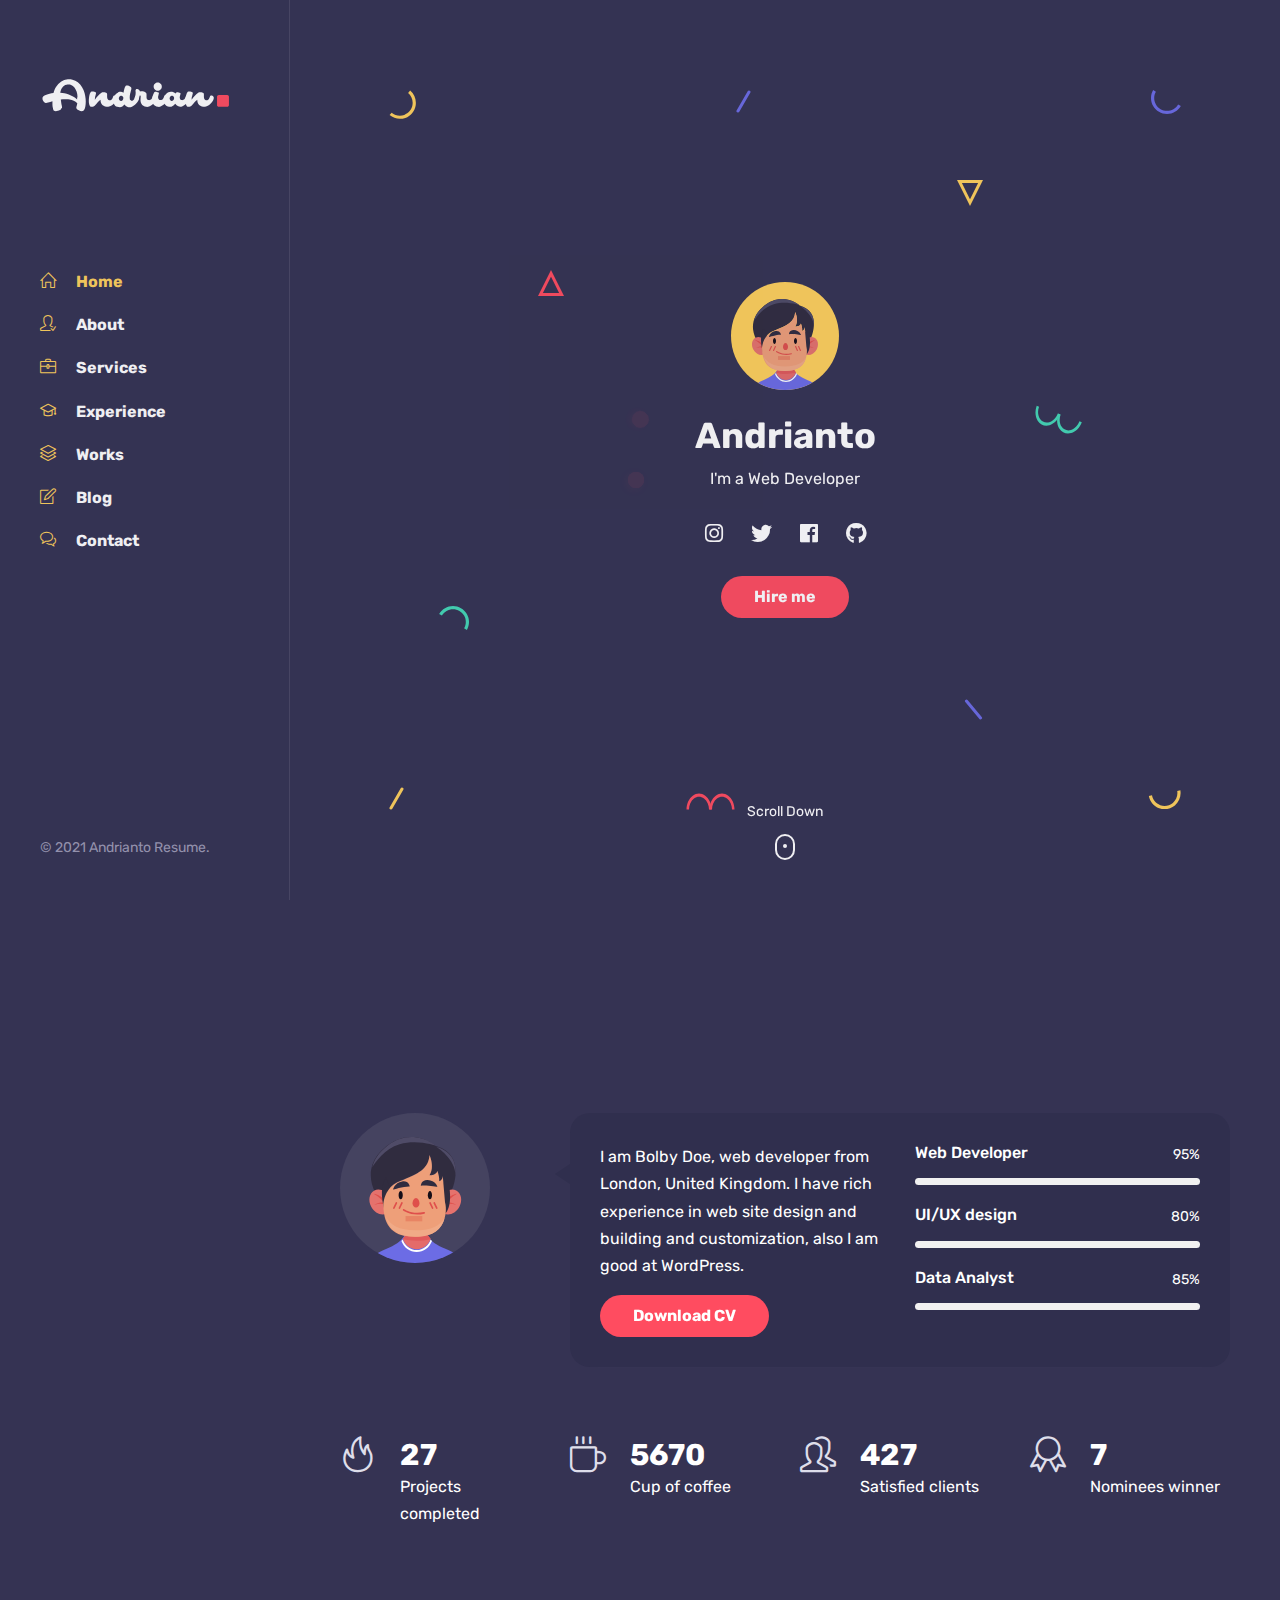
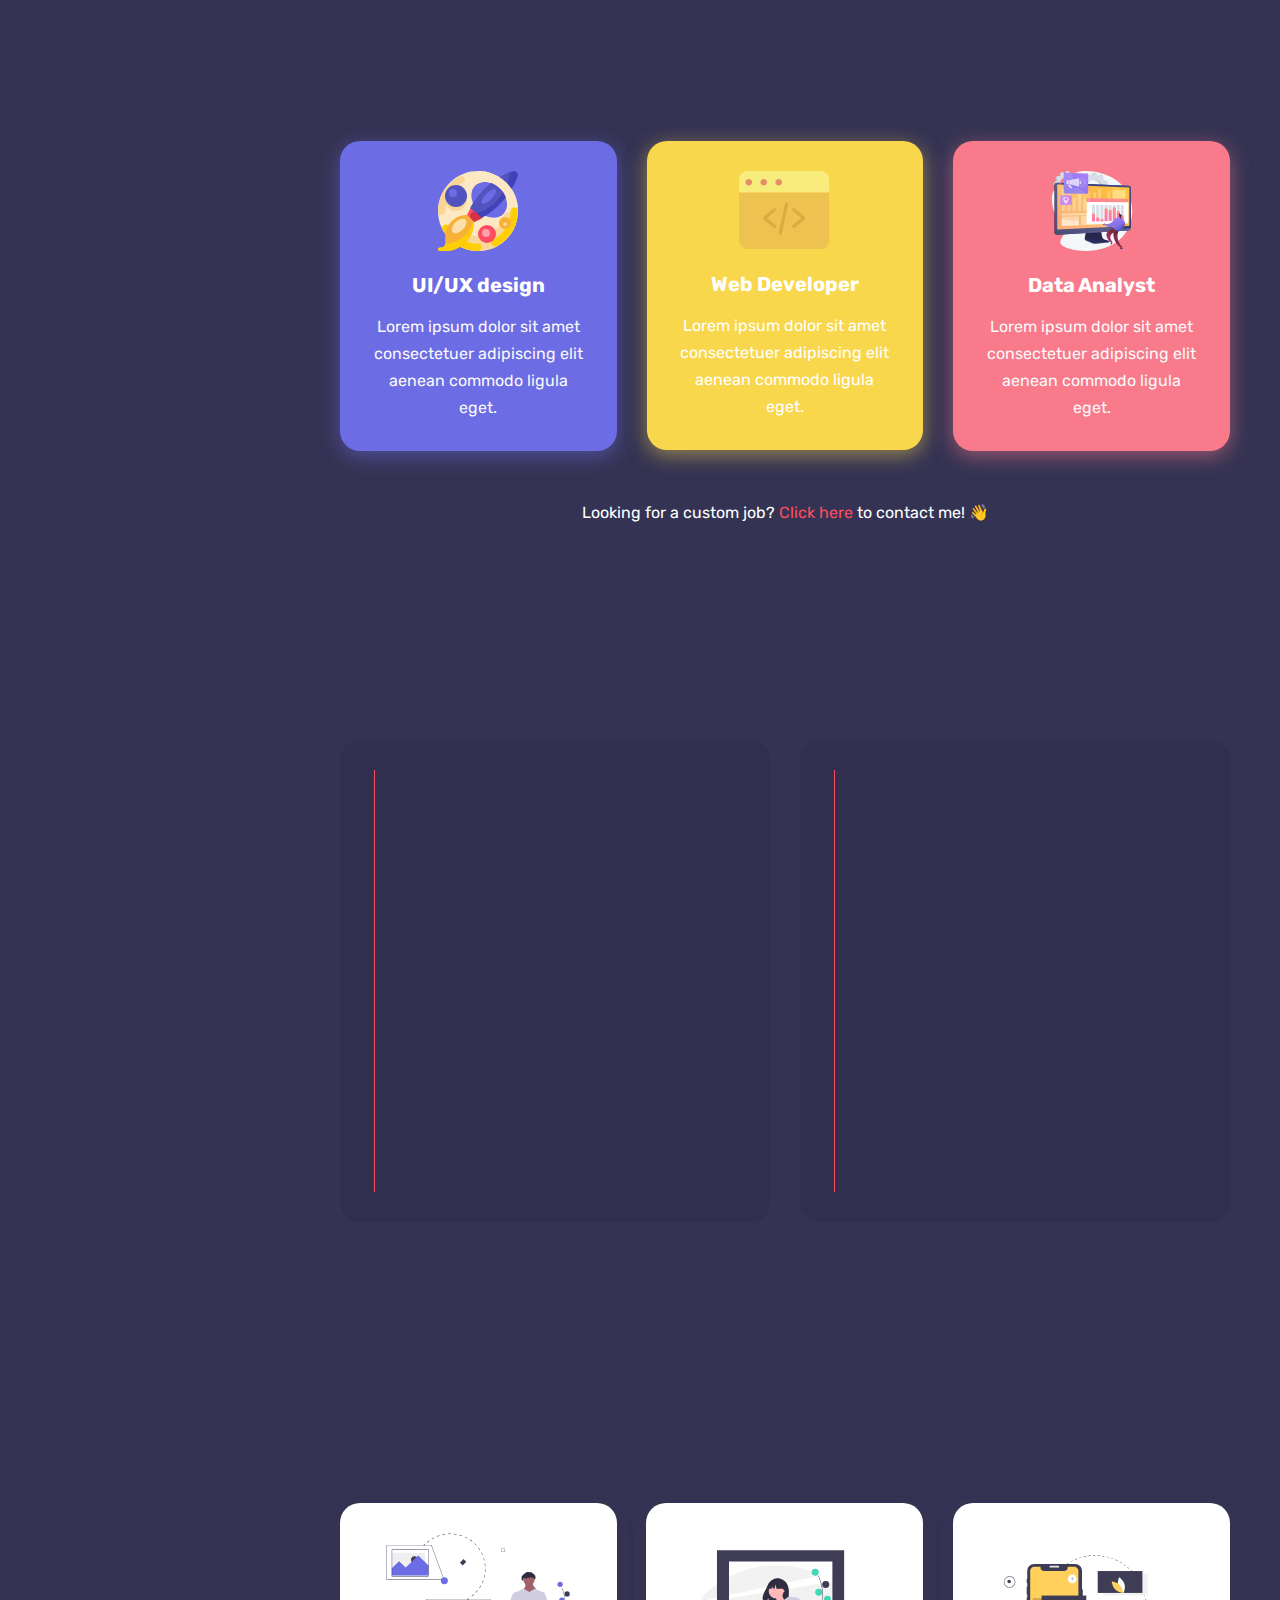
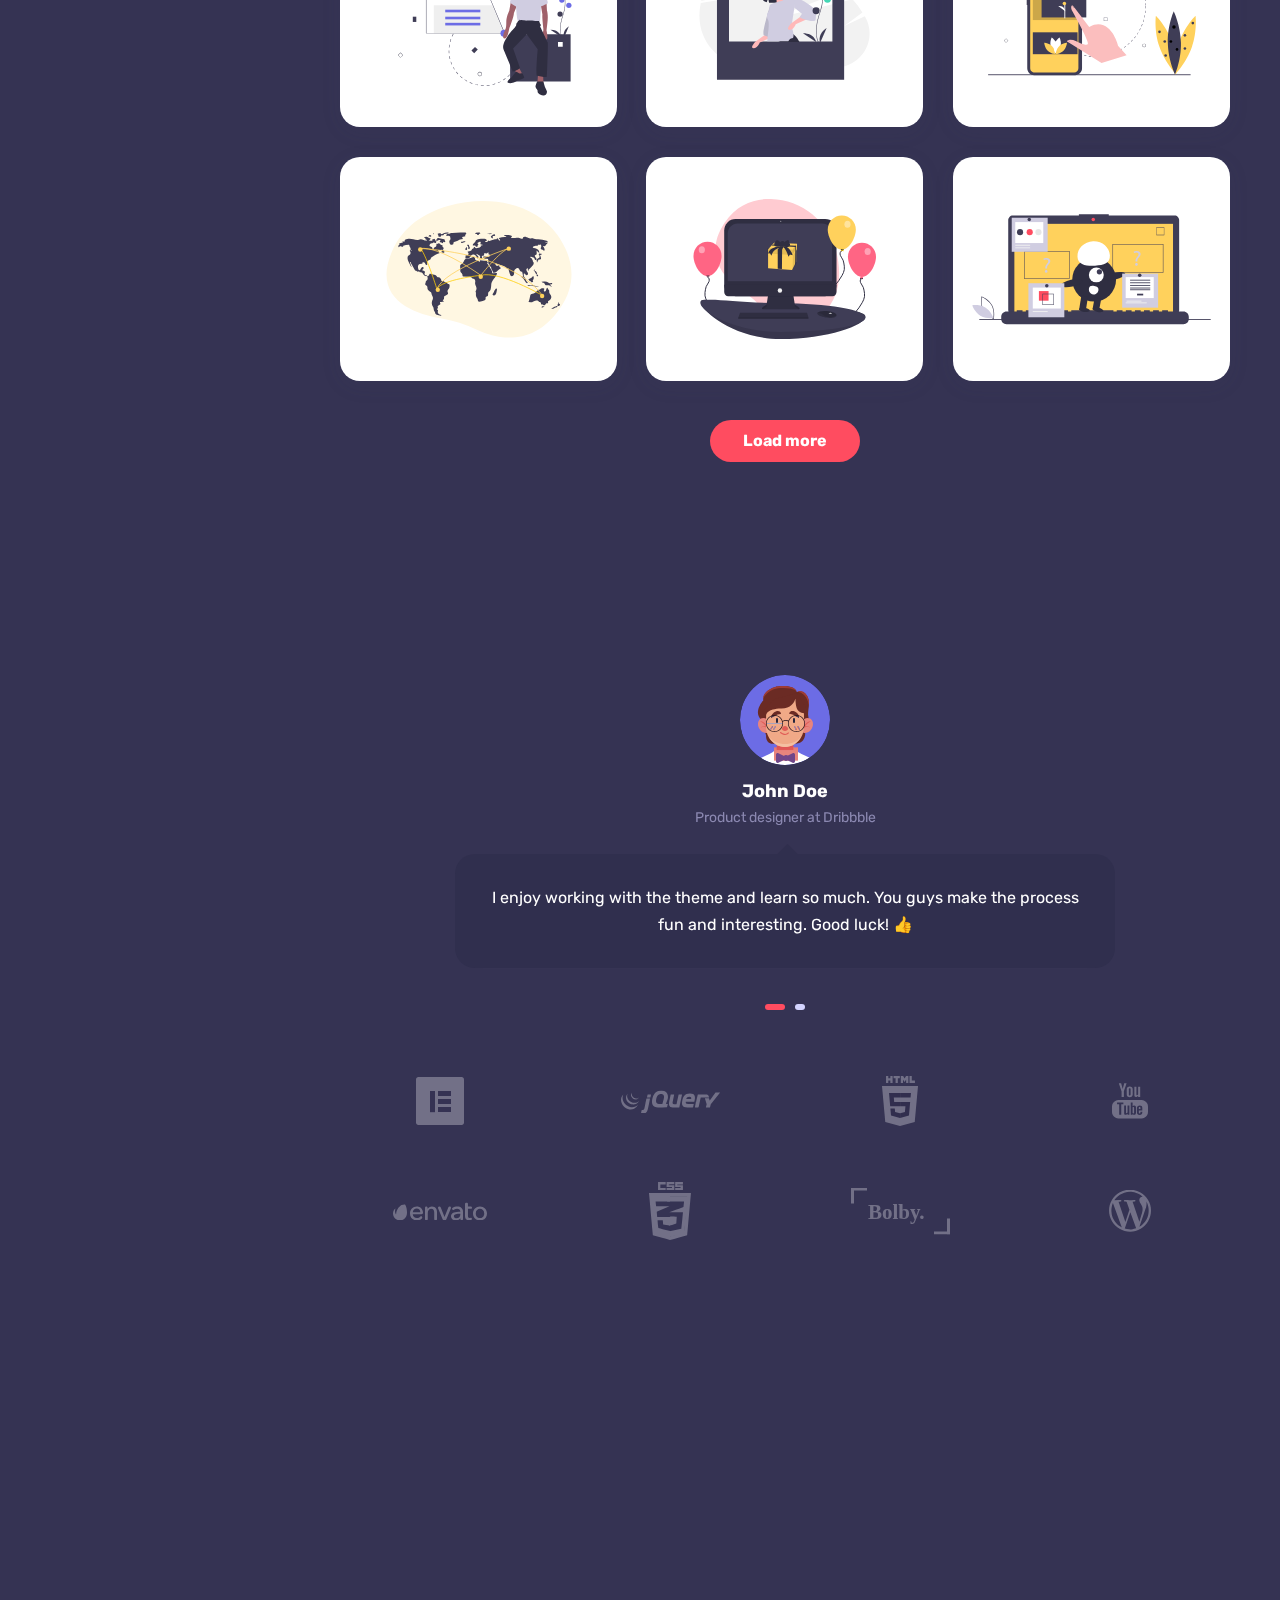
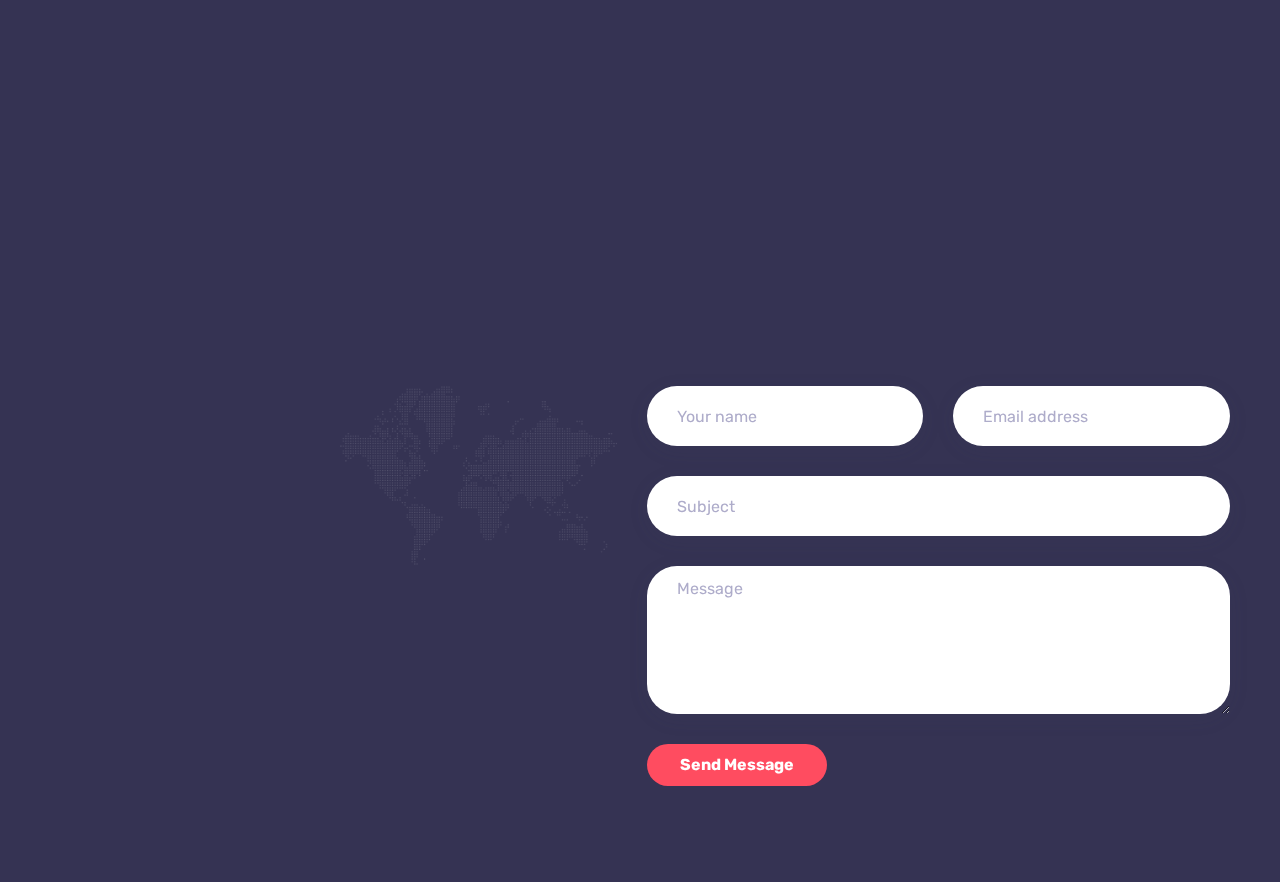
==== index.html @ de5cdc28 "Rename index-dark.html to index.html" ====
<!DOCTYPE html>
<html lang="en-US">

<!-- Mirrored from jthemes.net/themes/html/bolby/demo/index-dark.html by HTTrack Website Copier/3.x [XR&CO'2014], Sat, 13 Mar 2021 12:56:18 GMT -->
<head>
	<meta http-equiv="Content-Type" content="text/html; charset=UTF-8">
	<title>Bolby - Portfolio/CV/Resume HTML Template</title>
	<meta name="description" content="Bolby - Portfolio/CV/Resume HTML Template">
	<meta name="viewport" content="width=device-width, initial-scale=1, maximum-scale=1">
	<link rel="shortcut icon" type="image/x-icon" href="images/favicon.png">

	<!-- STYLESHEETS -->
	<link rel="stylesheet" href="css/bootstrap.min.css" type="text/css" media="all">
	<link rel="stylesheet" href="css/all.min.css" type="text/css" media="all">
	<link rel="stylesheet" href="css/simple-line-icons.css" type="text/css" media="all">
	<link rel="stylesheet" href="css/slick.css" type="text/css" media="all">
	<link rel="stylesheet" href="css/animate.css" type="text/css" media="all">
	<link rel="stylesheet" href="css/magnific-popup.css" type="text/css" media="all">
	<link rel="stylesheet" href="css/style.css" type="text/css" media="all">

	<!--[if lt IE 9]>
      <script src="https://oss.maxcdn.com/html5shiv/3.7.2/html5shiv.min.js"></script>
      <script src="https://oss.maxcdn.com/respond/1.4.2/respond.min.js"></script>
    <![endif]-->

</head>

<body class="dark">

<!-- Preloader -->
<div id="preloader">
	<div class="outer">
		<!-- Google Chrome -->
		<div class="infinityChrome">
			<div></div>
			<div></div>
			<div></div>
		</div>

		<!-- Safari and others -->
		<div class="infinity">
			<div>
				<span></span>
			</div>
			<div>
				<span></span>
			</div>
			<div>
				<span></span>
			</div>
		</div>
		<!-- Stuff -->
		<svg xmlns="http://www.w3.org/2000/svg" version="1.1" class="goo-outer">
			<defs>
				<filter id="goo">
					<feGaussianBlur in="SourceGraphic" stdDeviation="6" result="blur" />
					<feColorMatrix in="blur" values="1 0 0 0 0  0 1 0 0 0  0 0 1 0 0  0 0 0 18 -7" result="goo" />
					<feBlend in="SourceGraphic" in2="goo" />
				</filter>
			</defs>
		</svg>
	</div>
</div>

<!-- mobile header -->
<header class="mobile-header-1">
	<div class="container">
		<!-- menu icon -->
		<div class="menu-icon d-inline-flex mr-4">
			<button>
				<span></span>
			</button>
		</div>
		<!-- logo image -->
		<div class="site-logo">
			<a href="index-dark.html">
				<img src="images/logo.svg" alt="Andrianto" />
			</a>
		</div>
	</div>
</header>

<!-- desktop header -->
<header class="desktop-header-1 d-flex align-items-start flex-column">
	
	<!-- logo image -->
	<div class="site-logo">
		<a href="index-dark.html">
			<img src="images/logo.svg" alt="Andrianto" />
		</a>
	</div>
	
	<!-- main menu -->
	<nav>
		<ul class="vertical-menu scrollspy">
			<li class="active"><a href="#home"><i class="icon-home"></i>Home</a></li>
			<li><a href="#about"><i class="icon-user-following"></i>About</a></li>
			<li><a href="#services"><i class="icon-briefcase"></i>Services</a></li>
			<li><a href="#experience"><i class="icon-graduation"></i>Experience</a></li>
			<li><a href="#works"><i class="icon-layers"></i>Works</a></li>
			<li><a href="#blog"><i class="icon-note"></i>Blog</a></li>
			<li><a href="#contact"><i class="icon-bubbles"></i>Contact</a></li>
		</ul>
	</nav>
	
	<!-- site footer -->
	<div class="footer">
		<!-- copyright text -->
		<span class="copyright">© 2021 Andrianto Resume.</span>
	</div>

</header>

<!-- main layout -->
<main class="content">
	
	<!-- section home -->
	<section id="home" class="home d-flex align-items-center">
		<div class="container">

			<!-- intro -->
			<div class="intro">
				<!-- avatar image -->
				<img src="images/avatar-1.svg" alt="Bolby" class="mb-4" />

				<!-- info -->
				<h1 class="mb-2 mt-0">Andrianto</h1>
				<span>I'm a <span class="text-rotating">Web Developer, Data Analyst, UI/UX Designer</span></span>

				<!-- social icons -->
				<ul class="social-icons light list-inline mb-0 mt-4">
					<li class="list-inline-item"><a href="#"><i class="fab fa-instagram"></i></a></li>
					<li class="list-inline-item"><a href="#"><i class="fab fa-twitter"></i></a></li>
					<li class="list-inline-item"><a href="#"><i class="fab fa-facebook"></i></a></li>
					<li class="list-inline-item"><a href="#"><i class="fab fa-github"></i></a></li>
				</ul>

				<!-- buttons -->
				<div class="mt-4">
					<a href="#contact" class="btn btn-default">Hire me</a>
				</div>
			</div>
			
			<!-- scroll down mouse wheel -->
			<div class="scroll-down">
				<a href="#about" class="mouse-wrapper">
					<span>Scroll Down</span>
					<span class="mouse">
						<span class="wheel"></span>
					</span>
				</a>
			</div>

			<!-- parallax layers -->
			<div class="parallax" data-relative-input="true">

				<svg width="27" height="29" data-depth="0.3" class="layer p1" xmlns="http://www.w3.org/2000/svg"><path d="M21.15625.60099c4.37954 3.67487 6.46544 9.40612 5.47254 15.03526-.9929 5.62915-4.91339 10.30141-10.2846 12.25672-5.37122 1.9553-11.3776.89631-15.75715-2.77856l2.05692-2.45134c3.50315 2.93948 8.3087 3.78663 12.60572 2.22284 4.297-1.5638 7.43381-5.30209 8.22768-9.80537.79387-4.50328-.8749-9.08872-4.37803-12.02821L21.15625.60099z" fill="#FFD15C" fill-rule="evenodd"/></svg>

				<svg width="26" height="26" data-depth="0.2" class="layer p2" xmlns="http://www.w3.org/2000/svg"><path d="M13 3.3541L2.42705 24.5h21.1459L13 3.3541z" stroke="#FF4C60" stroke-width="3" fill="none" fill-rule="evenodd"/></svg>

				<svg width="30" height="25" data-depth="0.3" class="layer p3" xmlns="http://www.w3.org/2000/svg"><path d="M.1436 8.9282C3.00213 3.97706 8.2841.92763 14.00013.92796c5.71605.00032 10.9981 3.04992 13.85641 8 2.8583 4.95007 2.8584 11.0491-.00014 16.00024l-2.77128-1.6c2.28651-3.96036 2.28631-8.84002.00011-12.8002-2.2862-3.96017-6.5124-6.40017-11.08513-6.4-4.57271.00018-8.79872 2.43984-11.08524 6.4002l-2.77128-1.6z" fill="#44D7B6" fill-rule="evenodd"/></svg>

				<svg width="15" height="23" data-depth="0.6" class="layer p4" xmlns="http://www.w3.org/2000/svg"><rect transform="rotate(30 9.86603 10.13397)" x="7" width="3" height="25" rx="1.5" fill="#FFD15C" fill-rule="evenodd"/></svg>

				<svg width="15" height="23" data-depth="0.2" class="layer p5" xmlns="http://www.w3.org/2000/svg"><rect transform="rotate(30 9.86603 10.13397)" x="7" width="3" height="25" rx="1.5" fill="#6C6CE5" fill-rule="evenodd"/></svg>

				<svg width="49" height="17" data-depth="0.5" class="layer p6" xmlns="http://www.w3.org/2000/svg"><g fill="#FF4C60" fill-rule="evenodd"><path d="M.5 16.5c0-5.71709 2.3825-10.99895 6.25-13.8567 3.8675-2.85774 8.6325-2.85774 12.5 0C23.1175 5.50106 25.5 10.78292 25.5 16.5H23c0-4.57303-1.90625-8.79884-5-11.08535-3.09375-2.28652-6.90625-2.28652-10 0C4.90625 7.70116 3 11.92697 3 16.5H.5z"/><path d="M23.5 16.5c0-5.71709 2.3825-10.99895 6.25-13.8567 3.8675-2.85774 8.6325-2.85774 12.5 0C46.1175 5.50106 48.5 10.78292 48.5 16.5H46c0-4.57303-1.90625-8.79884-5-11.08535-3.09375-2.28652-6.90625-2.28652-10 0-3.09375 2.28651-5 6.51232-5 11.08535h-2.5z"/></g></svg>

				<svg width="26" height="26" data-depth="0.4" class="layer p7" xmlns="http://www.w3.org/2000/svg"><path d="M13 22.6459L2.42705 1.5h21.1459L13 22.6459z" stroke="#FFD15C" stroke-width="3" fill="none" fill-rule="evenodd"/></svg>

				<svg width="19" height="21" data-depth="0.3" class="layer p8" xmlns="http://www.w3.org/2000/svg"><rect transform="rotate(-40 6.25252 10.12626)" x="7" width="3" height="25" rx="1.5" fill="#6C6CE5" fill-rule="evenodd"/></svg>

				<svg width="30" height="25" data-depth="0.3" data-depth-y="-1.30" class="layer p9" xmlns="http://www.w3.org/2000/svg"><path d="M29.8564 16.0718c-2.85854 4.95114-8.1405 8.00057-13.85654 8.00024-5.71605-.00032-10.9981-3.04992-13.85641-8-2.8583-4.95007-2.8584-11.0491.00014-16.00024l2.77128 1.6c-2.28651 3.96036-2.28631 8.84002-.00011 12.8002 2.2862 3.96017 6.5124 6.40017 11.08513 6.4 4.57271-.00018 8.79872-2.43984 11.08524-6.4002l2.77128 1.6z" fill="#6C6CE5" fill-rule="evenodd"/></svg>

				<svg width="47" height="29" data-depth="0.2" class="layer p10" xmlns="http://www.w3.org/2000/svg"><g fill="#44D7B6" fill-rule="evenodd"><path d="M46.78878 17.19094c-1.95535 5.3723-6.00068 9.52077-10.61234 10.8834-4.61167 1.36265-9.0893-.26708-11.74616-4.27524-2.65686-4.00817-3.08917-9.78636-1.13381-15.15866l2.34923.85505c-1.56407 4.29724-1.2181 8.92018.90705 12.12693 2.12514 3.20674 5.70772 4.5107 9.39692 3.4202 3.68921-1.0905 6.92581-4.40949 8.48988-8.70673l2.34923.85505z"/><path d="M25.17585 9.32448c-1.95535 5.3723-6.00068 9.52077-10.61234 10.8834-4.61167 1.36264-9.0893-.26708-11.74616-4.27525C.16049 11.92447-.27182 6.14628 1.68354.77398l2.34923.85505c-1.56407 4.29724-1.2181 8.92018.90705 12.12692 2.12514 3.20675 5.70772 4.5107 9.39692 3.4202 3.68921-1.0905 6.92581-4.40948 8.48988-8.70672l2.34923.85505z"/></g></svg>

				<svg width="33" height="20" data-depth="0.5" class="layer p11" xmlns="http://www.w3.org/2000/svg"><path d="M32.36774.34317c.99276 5.63023-1.09332 11.3614-5.47227 15.03536-4.37895 3.67396-10.3855 4.73307-15.75693 2.77837C5.76711 16.2022 1.84665 11.53014.8539 5.8999l3.15139-.55567c.7941 4.50356 3.93083 8.24147 8.22772 9.8056 4.29688 1.56413 9.10275.71673 12.60554-2.2227C28.34133 9.98771 30.01045 5.4024 29.21635.89884l3.15139-.55567z" fill="#FFD15C" fill-rule="evenodd"/></svg>

			</div>
		</div>
		
	</section>

	<!-- section about -->
	<section id="about">

		<div class="container">
			
			<!-- section title -->
			<h2 class="section-title wow fadeInUp">About Me</h2>

			<div class="spacer" data-height="60"></div>
			
			<div class="row">

				<div class="col-md-3">
					<div class="text-center text-md-left">
						<!-- avatar image -->
						<img src="images/avatar-2.svg" alt="Bolby" />
					</div>
					<div class="spacer d-md-none d-lg-none" data-height="30"></div>
				</div>

				<div class="col-md-9 triangle-left-md triangle-top-sm">
					<div class="rounded bg-dark shadow-light padding-30">
						<div class="row">
							<div class="col-md-6">
								<!-- about text -->
								<p>I am Bolby Doe, web developer from London, United Kingdom. I have rich experience in web site design and building and customization, also I am good at WordPress.</p>
								<div class="mt-3">
									<a href="#" class="btn btn-default">Download CV</a>
								</div>
								<div class="spacer d-md-none d-lg-none" data-height="30"></div>
							</div>
							<div class="col-md-6">
								<!-- skill item -->
								<div class="skill-item">
									<div class="skill-info clearfix">
										<h4 class="float-left mb-3 mt-0">Web Developer</h4>
										<span class="float-right">95%</span>
									</div>
									<div class="progress">
										<div class="progress-bar data-background" role="progressbar" aria-valuemin="0" aria-valuemax="100" aria-valuenow="95" data-color="#FFD15C">
										</div>
									</div>
									<div class="spacer" data-height="20"></div>
								</div>

								<!-- skill item -->
								<div class="skill-item">
									<div class="skill-info clearfix">
										<h4 class="float-left mb-3 mt-0">UI/UX design</h4>
										<span class="float-right">80%</span>
									</div>
									<div class="progress">
										<div class="progress-bar data-background" role="progressbar" aria-valuemin="0" aria-valuemax="100" aria-valuenow="80" data-color="#FF4C60">
										</div>
									</div>
									<div class="spacer" data-height="20"></div>
								</div>

								<!-- skill item -->
								<div class="skill-item">
									<div class="skill-info clearfix">
										<h4 class="float-left mb-3 mt-0">Data Analyst</h4>
										<span class="float-right">85%</span>
									</div>
									<div class="progress">
										<div class="progress-bar data-background" role="progressbar" aria-valuemin="0" aria-valuemax="100" aria-valuenow="85" data-color="#6C6CE5">
										</div>
									</div>
								</div>
							</div>
						</div>
					</div>
				</div>

			</div>
			<!-- row end -->

			<div class="spacer" data-height="70"></div>
			
			<div class="row">
				
				<div class="col-md-3 col-sm-6">
					<!-- fact item -->
					<div class="fact-item">
						<span class="icon icon-fire"></span>
						<div class="details">
							<h3 class="mb-0 mt-0 number"><em class="count">27</em></h3>
							<p class="mb-0">Projects completed</p>
						</div>
					</div>
					<div class="spacer d-md-none d-lg-none" data-height="30"></div>
				</div>

				<div class="col-md-3 col-sm-6">
					<!-- fact item -->
					<div class="fact-item">
						<span class="icon icon-cup"></span>
						<div class="details">
							<h3 class="mb-0 mt-0 number"><em class="count">5670</em></h3>
							<p class="mb-0">Cup of coffee</p>
						</div>
					</div>
					<div class="spacer d-md-none d-lg-none" data-height="30"></div>
				</div>

				<div class="col-md-3 col-sm-6">
					<!-- fact item -->
					<div class="fact-item">
						<span class="icon icon-people"></span>
						<div class="details">
							<h3 class="mb-0 mt-0 number"><em class="count">427</em></h3>
							<p class="mb-0">Satisfied clients</p>
						</div>
					</div>
					<div class="spacer d-md-none d-lg-none" data-height="30"></div>
				</div>

				<div class="col-md-3 col-sm-6">
					<!-- fact item -->
					<div class="fact-item">
						<span class="icon icon-badge"></span>
						<div class="details">
							<h3 class="mb-0 mt-0 number"><em class="count">7</em></h3>
							<p class="mb-0">Nominees winner</p>
						</div>
					</div>
				</div>

			</div>

		</div>
		
	</section>
	
	<!-- section services -->
	<section id="services">

		<div class="container">
			
			<!-- section title -->
			<h2 class="section-title wow fadeInUp">Services</h2>

			<div class="spacer" data-height="60"></div>
			
			<div class="row">

				<div class="col-md-4">
					<!-- service box -->
					<div class="service-box rounded data-background padding-30 text-center text-light shadow-blue" data-color="#6C6CE5">
						<img src="images/service-1.svg" alt="UI/UX design" />
						<h3 class="mb-3 mt-0">UI/UX design</h3>
						<p class="mb-0">Lorem ipsum dolor sit amet consectetuer adipiscing elit aenean commodo ligula eget.</p>
					</div>
					<div class="spacer d-md-none d-lg-none" data-height="30"></div>
				</div>

				<div class="col-md-4">
					<!-- service box -->
					<div class="service-box rounded data-background padding-30 text-center shadow-yellow" data-color="#F9D74C">
						<img src="images/service-2.svg" alt="UI/UX design" />
						<h3 class="mb-3 mt-0">Web Developer</h3>
						<p class="mb-0">Lorem ipsum dolor sit amet consectetuer adipiscing elit aenean commodo ligula eget.</p>
					</div>
					<div class="spacer d-md-none d-lg-none" data-height="30"></div>
				</div>

				<div class="col-md-4">
					<!-- service box -->
					<div class="service-box rounded data-background padding-30 text-center text-light shadow-pink" data-color="#F97B8B">
						<img src="images/service-3.svg" alt="UI/UX design" />
						<h3 class="mb-3 mt-0">Data Analyst</h3>
						<p class="mb-0">Lorem ipsum dolor sit amet consectetuer adipiscing elit aenean commodo ligula eget.</p>
					</div>
				</div>

			</div>

			<div class="mt-5 text-center">
				<p class="mb-0">Looking for a custom job? <a href="#contact">Click here</a> to contact me! 👋</p>
			</div>

		</div>
		
	</section>
	
	<!-- section experience -->
	<section id="experience">

		<div class="container">
			
			<!-- section title -->
			<h2 class="section-title wow fadeInUp">Experience</h2>

			<div class="spacer" data-height="60"></div>
			
			<div class="row">

				<div class="col-md-6">
					
					<!-- timeline wrapper -->
					<div class="timeline edu bg-dark rounded shadow-light padding-30 overflow-hidden">

						<!-- timeline item -->
						<div class="timeline-container wow fadeInUp">
							<div class="content">
								<span class="time">2019 - Present</span>
								<h3 class="title">Informatics Engineering</h3>
								<p>Amikom University Purwokerto</p>
							</div>
						</div>

						<!-- timeline item -->
						<div class="timeline-container wow fadeInUp" data-wow-delay="0.2s">
							<div class="content">
								<span class="time">2015 - 2018</span>
								<h3 class="title">Software Engineering</h3>
								<p>State Vocational High School 1 Purbalingga</p>
							</div>
						</div>

						<!-- timeline item -->
						<div class="timeline-container wow fadeInUp" data-wow-delay="0.4s">
							<div class="content">
								<span class="time">2012 - 2015</span>
								<h3 class="title">Student</h3>
								<p>Junior High School 1 Kemangkon</p>
							</div>
						</div>

						<!-- main line -->
						<span class="line"></span>

					</div>

				</div>

				<div class="col-md-6">
					
					<!-- responsive spacer -->
					<div class="spacer d-md-none d-lg-none" data-height="30"></div>

					<!-- timeline wrapper -->
					<div class="timeline exp bg-dark rounded shadow-light padding-30 overflow-hidden">

						<!-- timeline item -->
						<div class="timeline-container wow fadeInUp">
							<div class="content">
								<span class="time">2019 - Present</span>
								<h3 class="title">Full-Stack Developer</h3>
								<p>PT. Nocola IoT Solution</p>
							</div>
						</div>

						<!-- timeline item -->
						<div class="timeline-container wow fadeInUp" data-wow-delay="0.2s">
							<div class="content">
								<span class="time">2018 - 2019</span>
								<h3 class="title">Freelancer Web Developer</h3>
								<p>Upwork.com & Freelancer.com & Personal Client</p>
							</div>
						</div>

						<!-- timeline item -->
						<div class="timeline-container wow fadeInUp" data-wow-delay="0.4s">
							<div class="content">
								<span class="time">2017 - 2017</span>
								<h3 class="title">Internship</h3>
								<p>CV. Axlindo Purwokerto</p>
							</div>
						</div>

						<!-- main line -->
						<span class="line"></span>

					</div>

				</div>

			</div>

		</div>
		
	</section>
	
	<!-- section works -->
	<section id="works">

		<div class="container">
			
			<!-- section title -->
			<h2 class="section-title wow fadeInUp">Recent works</h2>

			<div class="spacer" data-height="60"></div>

			<!-- portfolio filter (desktop) -->
			<ul class="portfolio-filter list-inline wow fadeInUp">
				<li class="current list-inline-item" data-filter="*">Everything</li>
				<li class="list-inline-item" data-filter=".creative">Creative</li>
				<li class="list-inline-item" data-filter=".art">Art</li>
				<li class="list-inline-item" data-filter=".design">Design</li>
				<li class="list-inline-item" data-filter=".branding">Branding</li>
			</ul>
			
			<!-- portfolio filter (mobile) -->
			<div class="pf-filter-wrapper">
				<select class="portfolio-filter-mobile">
					<option value="*">Everything</option>
					<option value=".creative">Creative</option>
					<option value=".art">Art</option>
					<option value=".design">Design</option>
					<option value=".branding">Branding</option>
				</select>
			</div>
			
			<!-- portolio wrapper -->
			<div class="row portfolio-wrapper">
				
				<!-- portfolio item -->
				<div class="col-md-4 col-sm-6 grid-item art">
					<a href="images/works/1.svg" class="work-image">
						<div class="portfolio-item rounded shadow-dark">
							<div class="details">
								<span class="term">Art</span>
								<h4 class="title">Project Managment Illustration</h4>
								<span class="more-button"><i class="icon-magnifier-add"></i></span>
							</div>
							<div class="thumb">
								<img src="images/works/1.svg" alt="Portfolio-title" />
								<div class="mask"></div>
							</div>
						</div>
					</a>
				</div>

				<!-- portfolio item -->
				<div class="col-md-4 col-sm-6 grid-item creative design">
					<a href="#small-dialog" class="work-content">
						<div class="portfolio-item rounded shadow-dark">
							<div class="details">
								<span class="term">Creative</span>
								<h4 class="title">Guest App Walkthrough Screens</h4>
								<span class="more-button"><i class="icon-options"></i></span>
							</div>
							<div class="thumb">
								<img src="images/works/2.svg" alt="Portfolio-title" />
								<div class="mask"></div>
							</div>
						</div>
					</a>
					<div id="small-dialog" class="white-popup zoom-anim-dialog mfp-hide">
						<img src="images/single-work.svg" alt="Title" />
						<h2>Guest App Walkthrough Screens</h2>
						<p>Lorem ipsum dolor sit amet, consectetur adipiscing elit. Etiam hendrerit nibh in massa semper rutrum. In rhoncus eleifend mi id tempus.</p>
						<p>Donec consectetur, libero at pretium euismod, nisl felis lobortis urna, id tristique nisl lectus eget ligula.</p>
						<a href="#" class="btn btn-default">View on Dribbble</a>
					</div>
				</div>

				<!-- portfolio item -->
				<div class="col-md-4 col-sm-6 grid-item branding">
					<a href="https://www.youtube.com/watch?v=qf9z4ulfmYw" class="work-video">
						<div class="portfolio-item rounded shadow-dark">
							<div class="details">
								<span class="term">Branding</span>
								<h4 class="title">Delivery App Wireframe</h4>
								<span class="more-button"><i class="icon-camrecorder"></i></span>
							</div>
							<div class="thumb">
								<img src="images/works/3.svg" alt="Portfolio-title" />
								<div class="mask"></div>
							</div>
						</div>
					</a>
				</div>

				<!-- portfolio item -->
				<div class="col-md-4 col-sm-6 grid-item creative">
					<a href="https://w.soundcloud.com/player/?url=https%3A//api.soundcloud.com/tracks/240233494&amp;color=%23ff5500&amp;auto_play=false&amp;hide_related=false&amp;show_comments=true&amp;show_user=true&amp;show_reposts=false&amp;show_teaser=true&amp;visual=true" class="work-video">
						<div class="portfolio-item rounded shadow-dark">
							<div class="details">
								<span class="term">Creative</span>
								<h4 class="title">Onboarding Motivation</h4>
								<span class="more-button"><i class="icon-music-tone-alt"></i></span>
							</div>
							<div class="thumb">
								<img src="images/works/4.svg" alt="Portfolio-title" />
								<div class="mask"></div>
							</div>
						</div>
					</a>
				</div>

				<!-- portfolio item -->
				<div class="col-md-4 col-sm-6 grid-item art branding">
					<a href="#gallery-1" class="gallery-link">
						<div class="portfolio-item rounded shadow-dark">
							<div class="details">
								<span class="term">Art, Branding</span>
								<h4 class="title">iMac Mockup Design</h4>
								<span class="more-button"><i class="icon-picture"></i></span>
							</div>
							<div class="thumb">
								<img src="images/works/5.svg" alt="Portfolio-title" />
								<div class="mask"></div>
							</div>
						</div>
					</a>
					<div id="gallery-1" class="gallery mfp-hide">
						<a href="images/works/5.svg"></a>
						<a href="images/works/4.svg"></a>
					</div>
				</div>

				<!-- portfolio item -->
				<div class="col-md-4 col-sm-6 grid-item creative design">
					<a href="https://themeforest.net/user/pxlsolutions/portfolio" target="_blank">
						<div class="portfolio-item rounded shadow-dark">
							<div class="details">
								<span class="term">Creative, Design</span>
								<h4 class="title">Game Store App Concept</h4>
								<span class="more-button"><i class="icon-link"></i></span>
							</div>
							<div class="thumb">
								<img src="images/works/6.svg" alt="Portfolio-title" />
								<div class="mask"></div>
							</div>
						</div>
					</a>
				</div>

			</div>
			
			<!-- more button -->
			<div class="load-more text-center mt-4">
				<a href="javascript:" class="btn btn-default"><i class="fas fa-spinner"></i> Load more</a>
				<!-- numbered pagination (hidden for infinite scroll) -->
				<ul class="portfolio-pagination list-inline d-none">
					<li class="list-inline-item">1</li>
					<li class="list-inline-item"><a href="works-2.html">2</a></li>
				</ul>
			</div>

		</div>

	</section>
	
	<!-- section prices -->
	<section id="prices" style="display: none;">

		<div class="container">
			
			<!-- section title -->
			<h2 class="section-title wow fadeIn">Pricing Plans</h2>

			<div class="spacer" data-height="60"></div>
			
			<div class="row">
				
				<div class="col-md-4 pr-md-0 mt-md-4 mt-0">
					<!-- price item -->
					<div class="price-item bg-dark rounded shadow-light text-center">
						<img src="images/price-1.svg" alt="Regular" />
						<h2 class="plan">Basic</h2>
						<p>A Simple option but powerful to manage your business</p>
						<p>Email support</p>
						<h3 class="price"><em>$</em>9<span>Month</span></h3>
						<a href="#" class="btn btn-default">Get Started</a>
					</div>
				</div>

				<div class="col-md-4 px-md-0 my-4 my-md-0">
					<!-- price item recommended-->
					<div class="price-item bg-dark rounded shadow-light text-center best">
						<span class="badge">Recommended</span>
						<img src="images/price-2.svg" alt="Premium" />
						<h2 class="plan">Premium</h2>
						<p>Unlimited product including apps integrations and more features</p>
						<p>Mon-Fri support</p>
						<h3 class="price"><em>$</em>49<span>Month</span></h3>
						<a href="#" class="btn btn-default">Get Started</a>
					</div>
				</div>

				<div class="col-md-4 pl-md-0 mt-md-4 mt-0">
					<!-- price item -->
					<div class="price-item bg-dark rounded shadow-light text-center">
						<img src="images/price-3.svg" alt="Ultimate" />
						<h2 class="plan">Ultimate</h2>
						<p>A wise option for large companies and individuals</p>
						<p>24/7 support</p>
						<h3 class="price"><em>$</em>99<span>Month</span></h3>
						<a href="#" class="btn btn-default">Get Started</a>
					</div>
				</div>

			</div>

		</div>

	</section>
	
	<!-- section testimonials -->
	<section id="testimonials">

		<div class="container">
			
			<!-- section title -->
			<h2 class="section-title wow fadeInUp">Clients & Reviews</h2>

			<div class="spacer" data-height="60"></div>
			
			<!-- testimonials wrapper -->
			<div class="testimonials-wrapper">
				
				<!-- testimonial item -->
				<div class="testimonial-item text-center mx-auto">
					<div class="thumb mb-3 mx-auto">
						<img src="images/avatar-3.svg" alt="customer-name" />						
					</div>
					<h4 class="mt-3 mb-0">John Doe</h4>
					<span class="subtitle">Product designer at Dribbble</span>
					<div class="bg-dark padding-30 shadow-light rounded triangle-top position-relative mt-4">
						<p class="mb-0">I enjoy working with the theme and learn so much. You guys make the process fun and interesting. Good luck! 👍</p>
					</div>
				</div>
				
				<!-- testimonial item -->
				<div class="testimonial-item text-center mx-auto">
					<div class="thumb mb-3 mx-auto">
						<img src="images/avatar-1.svg" alt="customer-name" />						
					</div>
					<h4 class="mt-3 mb-0">John Doe</h4>
					<span class="subtitle">Product designer at Dribbble</span>
					<div class="bg-dark padding-30 shadow-light rounded triangle-top position-relative mt-4">
						<p class="mb-0">I enjoy working with the theme and learn so much. You guys make the process fun and interesting. Good luck! 🔥</p>
					</div>
				</div>

			</div>

			<div class="row">
				<div class="col-md-3 col-6">
					<!-- client item -->
					<div class="client-item">
						<div class="inner">
							<img src="images/client-1-light.svg" alt="client-name" />
						</div>
					</div>
				</div>
				<div class="col-md-3 col-6">
					<!-- client item -->
					<div class="client-item">
						<div class="inner">
							<img src="images/client-2-light.svg" alt="client-name" />
						</div>
					</div>
				</div>
				<div class="col-md-3 col-6">
					<!-- client item -->
					<div class="client-item">
						<div class="inner">
							<img src="images/client-3-light.svg" alt="client-name" />
						</div>
					</div>
				</div>
				<div class="col-md-3 col-6">
					<!-- client item -->
					<div class="client-item">
						<div class="inner">
							<img src="images/client-4-light.svg" alt="client-name" />
						</div>
					</div>
				</div>
				<div class="col-md-3 col-6">
					<!-- client item -->
					<div class="client-item">
						<div class="inner">
							<img src="images/client-5-light.svg" alt="client-name" />
						</div>
					</div>
				</div>
				<div class="col-md-3 col-6">
					<!-- client item -->
					<div class="client-item">
						<div class="inner">
							<img src="images/client-6-light.svg" alt="client-name" />
						</div>
					</div>
				</div>
				<div class="col-md-3 col-6">
					<!-- client item -->
					<div class="client-item">
						<div class="inner">
							<img src="images/client-7-light.svg" alt="client-name" />
						</div>
					</div>
				</div>
				<div class="col-md-3 col-6">
					<!-- client item -->
					<div class="client-item">
						<div class="inner">
							<img src="images/client-8-light.svg" alt="client-name" />
						</div>
					</div>
				</div>
			</div>

		</div>

	</section>
	
	<!-- section blog -->
	<section id="blog">

		<div class="container">
			
			<!-- section title -->
			<h2 class="section-title wow fadeInUp">Latest Posts</h2>

			<div class="spacer" data-height="60"></div>
			
			<div class="row blog-wrapper">
				
				<div class="col-md-4">
					<!-- blog item -->
					<div class="blog-item rounded bg-dark shadow-light wow fadeIn">
						<div class="thumb">
							<a href="#">
								<span class="category">Reviews</span>
							</a>
							<a href="#">
								<img src="images/blog/1.svg" alt="blog-title" />
							</a>
						</div>
						<div class="details">
							<h4 class="my-0 title"><a href="#">5 Best App Development Tool for Your Project</a></h4>
							<ul class="list-inline meta mb-0 mt-2">
								<li class="list-inline-item">09 February, 2020</li>
								<li class="list-inline-item">Bolby</li>
							</ul>
						</div>
					</div>
				</div>

				<div class="col-md-4">
					<!-- blog item -->
					<div class="blog-item rounded bg-dark shadow-light wow fadeIn">
						<div class="thumb">
							<a href="#">
								<span class="category">Tutorial</span>
							</a>
							<a href="#">
								<img src="images/blog/2.svg" alt="blog-title" />
							</a>
						</div>
						<div class="details">
							<h4 class="my-0 title"><a href="#">Common Misconceptions About Payment</a></h4>
							<ul class="list-inline meta mb-0 mt-2">
								<li class="list-inline-item">07 February, 2020</li>
								<li class="list-inline-item">Bolby</li>
							</ul>
						</div>
					</div>
				</div>

				<div class="col-md-4">
					<!-- blog item -->
					<div class="blog-item rounded bg-dark shadow-light wow fadeIn">
						<div class="thumb">
							<a href="#">
								<span class="category">Business</span>
							</a>
							<a href="#">
								<img src="images/blog/3.svg" alt="blog-title" />
							</a>
						</div>
						<div class="details">
							<h4 class="my-0 title"><a href="#">3 Things To Know About Startup Business</a></h4>
							<ul class="list-inline meta mb-0 mt-2">
								<li class="list-inline-item">06 February, 2020</li>
								<li class="list-inline-item">Bolby</li>
							</ul>
						</div>
					</div>
				</div>

			</div>

		</div>

	</section>
	
	<!-- section contact -->
	<section id="contact">

		<div class="container">
			
			<!-- section title -->
			<h2 class="section-title wow fadeInUp">Get In Touch</h2>

			<div class="spacer" data-height="60"></div>
			
			<div class="row">
				
				<div class="col-md-4">
					<!-- contact info -->
					<div class="contact-info">
						<h3 class="wow fadeInUp">Let's talk about everything!</h3>
						<p class="wow fadeInUp">Don't like forms? Send me an <a href="mailto:name@example.com">email</a>. 👋</p>
					</div>
				</div>

				<div class="col-md-8">
					<!-- Contact Form -->
					<form id="contact-form" class="contact-form mt-6" method="post" action="https://jthemes.net/themes/html/bolby/demo/form/contact.php">
						
						<div class="messages"></div>
						
						<div class="row">
							<div class="column col-md-6">
								<!-- Name input -->
								<div class="form-group">
									<input type="text" class="form-control" name="InputName" id="InputName" placeholder="Your name" required="required" data-error="Name is required.">
									<div class="help-block with-errors"></div>
								</div>
							</div>
							
							<div class="column col-md-6">
								<!-- Email input -->
								<div class="form-group">
									<input type="email" class="form-control" id="InputEmail" name="InputEmail" placeholder="Email address" required="required" data-error="Email is required.">
									<div class="help-block with-errors"></div>
								</div>
							</div>

							<div class="column col-md-12">
								<!-- Email input -->
								<div class="form-group">
									<input type="text" class="form-control" id="InputSubject" name="InputSubject" placeholder="Subject" required="required" data-error="Subject is required.">
									<div class="help-block with-errors"></div>
								</div>
							</div>
					
							<div class="column col-md-12">
								<!-- Message textarea -->
								<div class="form-group">
									<textarea name="InputMessage" id="InputMessage" class="form-control" rows="5" placeholder="Message" required="required" data-error="Message is required."></textarea>
									<div class="help-block with-errors"></div>
								</div>
							</div>
						</div>

						<button type="submit" name="submit" id="submit" value="Submit" class="btn btn-default">Send Message</button><!-- Send Button -->

					</form>
					<!-- Contact Form end -->
				</div>

			</div>

		</div>

	</section>

	<div class="spacer" data-height="96"></div>
	
</main>

<!-- Go to top button -->
<a href="javascript:" id="return-to-top"><i class="fas fa-arrow-up"></i></a>

<!-- SCRIPTS -->
<script src="js/jquery-1.12.3.min.js"></script>
<script src="js/jquery.easing.min.js"></script>
<script src="js/jquery.waypoints.min.js"></script>
<script src="js/jquery.counterup.min.js"></script>
<script src="js/popper.min.js"></script>
<script src="js/bootstrap.min.js"></script>
<script src="js/isotope.pkgd.min.js"></script>
<script src="js/infinite-scroll.min.js"></script>
<script src="js/imagesloaded.pkgd.min.js"></script>
<script src="js/slick.min.js"></script>
<script src="js/contact.js"></script>
<script src="js/validator.js"></script>
<script src="js/wow.min.js"></script>
<script src="js/morphext.min.js"></script>
<script src="js/parallax.min.js"></script>
<script src="js/jquery.magnific-popup.min.js"></script>
<script src="js/custom.js"></script>

</body>

<!-- Mirrored from jthemes.net/themes/html/bolby/demo/index-dark.html by HTTrack Website Copier/3.x [XR&CO'2014], Sat, 13 Mar 2021 12:56:35 GMT -->
</html>
---- css/simple-line-icons.css ----
@font-face {
  font-family: 'simple-line-icons';
  src: url('../fonts/Simple-Line-Iconsb26c.eot?v=2.4.0');
  src: url('../fonts/Simple-Line-Iconsb26c.eot?v=2.4.0#iefix') format('embedded-opentype'), url('../fonts/Simple-Line-Iconsb26c.html?v=2.4.0') format('woff2'), url('../fonts/Simple-Line-Iconsb26c.ttf?v=2.4.0') format('truetype'), url('../fonts/Simple-Line-Iconsb26c.woff?v=2.4.0') format('woff'), url('../fonts/Simple-Line-Iconsb26c.svg?v=2.4.0#simple-line-icons') format('svg');
  font-weight: normal;
  font-style: normal;
}
/*
 Use the following CSS code if you want to have a class per icon.
 Instead of a list of all class selectors, you can use the generic [class*="icon-"] selector, but it's slower:
*/
.icon-user,
.icon-people,
.icon-user-female,
.icon-user-follow,
.icon-user-following,
.icon-user-unfollow,
.icon-login,
.icon-logout,
.icon-emotsmile,
.icon-phone,
.icon-call-end,
.icon-call-in,
.icon-call-out,
.icon-map,
.icon-location-pin,
.icon-direction,
.icon-directions,
.icon-compass,
.icon-layers,
.icon-menu,
.icon-list,
.icon-options-vertical,
.icon-options,
.icon-arrow-down,
.icon-arrow-left,
.icon-arrow-right,
.icon-arrow-up,
.icon-arrow-up-circle,
.icon-arrow-left-circle,
.icon-arrow-right-circle,
.icon-arrow-down-circle,
.icon-check,
.icon-clock,
.icon-plus,
.icon-minus,
.icon-close,
.icon-event,
.icon-exclamation,
.icon-organization,
.icon-trophy,
.icon-screen-smartphone,
.icon-screen-desktop,
.icon-plane,
.icon-notebook,
.icon-mustache,
.icon-mouse,
.icon-magnet,
.icon-energy,
.icon-disc,
.icon-cursor,
.icon-cursor-move,
.icon-crop,
.icon-chemistry,
.icon-speedometer,
.icon-shield,
.icon-screen-tablet,
.icon-magic-wand,
.icon-hourglass,
.icon-graduation,
.icon-ghost,
.icon-game-controller,
.icon-fire,
.icon-eyeglass,
.icon-envelope-open,
.icon-envelope-letter,
.icon-bell,
.icon-badge,
.icon-anchor,
.icon-wallet,
.icon-vector,
.icon-speech,
.icon-puzzle,
.icon-printer,
.icon-present,
.icon-playlist,
.icon-pin,
.icon-picture,
.icon-handbag,
.icon-globe-alt,
.icon-globe,
.icon-folder-alt,
.icon-folder,
.icon-film,
.icon-feed,
.icon-drop,
.icon-drawer,
.icon-docs,
.icon-doc,
.icon-diamond,
.icon-cup,
.icon-calculator,
.icon-bubbles,
.icon-briefcase,
.icon-book-open,
.icon-basket-loaded,
.icon-basket,
.icon-bag,
.icon-action-undo,
.icon-action-redo,
.icon-wrench,
.icon-umbrella,
.icon-trash,
.icon-tag,
.icon-support,
.icon-frame,
.icon-size-fullscreen,
.icon-size-actual,
.icon-shuffle,
.icon-share-alt,
.icon-share,
.icon-rocket,
.icon-question,
.icon-pie-chart,
.icon-pencil,
.icon-note,
.icon-loop,
.icon-home,
.icon-grid,
.icon-graph,
.icon-microphone,
.icon-music-tone-alt,
.icon-music-tone,
.icon-earphones-alt,
.icon-earphones,
.icon-equalizer,
.icon-like,
.icon-dislike,
.icon-control-start,
.icon-control-rewind,
.icon-control-play,
.icon-control-pause,
.icon-control-forward,
.icon-control-end,
.icon-volume-1,
.icon-volume-2,
.icon-volume-off,
.icon-calendar,
.icon-bulb,
.icon-chart,
.icon-ban,
.icon-bubble,
.icon-camrecorder,
.icon-camera,
.icon-cloud-download,
.icon-cloud-upload,
.icon-envelope,
.icon-eye,
.icon-flag,
.icon-heart,
.icon-info,
.icon-key,
.icon-link,
.icon-lock,
.icon-lock-open,
.icon-magnifier,
.icon-magnifier-add,
.icon-magnifier-remove,
.icon-paper-clip,
.icon-paper-plane,
.icon-power,
.icon-refresh,
.icon-reload,
.icon-settings,
.icon-star,
.icon-symbol-female,
.icon-symbol-male,
.icon-target,
.icon-credit-card,
.icon-paypal,
.icon-social-tumblr,
.icon-social-twitter,
.icon-social-facebook,
.icon-social-instagram,
.icon-social-linkedin,
.icon-social-pinterest,
.icon-social-github,
.icon-social-google,
.icon-social-reddit,
.icon-social-skype,
.icon-social-dribbble,
.icon-social-behance,
.icon-social-foursqare,
.icon-social-soundcloud,
.icon-social-spotify,
.icon-social-stumbleupon,
.icon-social-youtube,
.icon-social-dropbox,
.icon-social-vkontakte,
.icon-social-steam {
  font-family: 'simple-line-icons';
  speak: none;
  font-style: normal;
  font-weight: normal;
  font-variant: normal;
  text-transform: none;
  line-height: 1;
  /* Better Font Rendering =========== */
  -webkit-font-smoothing: antialiased;
  -moz-osx-font-smoothing: grayscale;
}
.icon-user:before {
  content: "\e005";
}
.icon-people:before {
  content: "\e001";
}
.icon-user-female:before {
  content: "\e000";
}
.icon-user-follow:before {
  content: "\e002";
}
.icon-user-following:before {
  content: "\e003";
}
.icon-user-unfollow:before {
  content: "\e004";
}
.icon-login:before {
  content: "\e066";
}
.icon-logout:before {
  content: "\e065";
}
.icon-emotsmile:before {
  content: "\e021";
}
.icon-phone:before {
  content: "\e600";
}
.icon-call-end:before {
  content: "\e048";
}
.icon-call-in:before {
  content: "\e047";
}
.icon-call-out:before {
  content: "\e046";
}
.icon-map:before {
  content: "\e033";
}
.icon-location-pin:before {
  content: "\e096";
}
.icon-direction:before {
  content: "\e042";
}
.icon-directions:before {
  content: "\e041";
}
.icon-compass:before {
  content: "\e045";
}
.icon-layers:before {
  content: "\e034";
}
.icon-menu:before {
  content: "\e601";
}
.icon-list:before {
  content: "\e067";
}
.icon-options-vertical:before {
  content: "\e602";
}
.icon-options:before {
  content: "\e603";
}
.icon-arrow-down:before {
  content: "\e604";
}
.icon-arrow-left:before {
  content: "\e605";
}
.icon-arrow-right:before {
  content: "\e606";
}
.icon-arrow-up:before {
  content: "\e607";
}
.icon-arrow-up-circle:before {
  content: "\e078";
}
.icon-arrow-left-circle:before {
  content: "\e07a";
}
.icon-arrow-right-circle:before {
  content: "\e079";
}
.icon-arrow-down-circle:before {
  content: "\e07b";
}
.icon-check:before {
  content: "\e080";
}
.icon-clock:before {
  content: "\e081";
}
.icon-plus:before {
  content: "\e095";
}
.icon-minus:before {
  content: "\e615";
}
.icon-close:before {
  content: "\e082";
}
.icon-event:before {
  content: "\e619";
}
.icon-exclamation:before {
  content: "\e617";
}
.icon-organization:before {
  content: "\e616";
}
.icon-trophy:before {
  content: "\e006";
}
.icon-screen-smartphone:before {
  content: "\e010";
}
.icon-screen-desktop:before {
  content: "\e011";
}
.icon-plane:before {
  content: "\e012";
}
.icon-notebook:before {
  content: "\e013";
}
.icon-mustache:before {
  content: "\e014";
}
.icon-mouse:before {
  content: "\e015";
}
.icon-magnet:before {
  content: "\e016";
}
.icon-energy:before {
  content: "\e020";
}
.icon-disc:before {
  content: "\e022";
}
.icon-cursor:before {
  content: "\e06e";
}
.icon-cursor-move:before {
  content: "\e023";
}
.icon-crop:before {
  content: "\e024";
}
.icon-chemistry:before {
  content: "\e026";
}
.icon-speedometer:before {
  content: "\e007";
}
.icon-shield:before {
  content: "\e00e";
}
.icon-screen-tablet:before {
  content: "\e00f";
}
.icon-magic-wand:before {
  content: "\e017";
}
.icon-hourglass:before {
  content: "\e018";
}
.icon-graduation:before {
  content: "\e019";
}
.icon-ghost:before {
  content: "\e01a";
}
.icon-game-controller:before {
  content: "\e01b";
}
.icon-fire:before {
  content: "\e01c";
}
.icon-eyeglass:before {
  content: "\e01d";
}
.icon-envelope-open:before {
  content: "\e01e";
}
.icon-envelope-letter:before {
  content: "\e01f";
}
.icon-bell:before {
  content: "\e027";
}
.icon-badge:before {
  content: "\e028";
}
.icon-anchor:before {
  content: "\e029";
}
.icon-wallet:before {
  content: "\e02a";
}
.icon-vector:before {
  content: "\e02b";
}
.icon-speech:before {
  content: "\e02c";
}
.icon-puzzle:before {
  content: "\e02d";
}
.icon-printer:before {
  content: "\e02e";
}
.icon-present:before {
  content: "\e02f";
}
.icon-playlist:before {
  content: "\e030";
}
.icon-pin:before {
  content: "\e031";
}
.icon-picture:before {
  content: "\e032";
}
.icon-handbag:before {
  content: "\e035";
}
.icon-globe-alt:before {
  content: "\e036";
}
.icon-globe:before {
  content: "\e037";
}
.icon-folder-alt:before {
  content: "\e039";
}
.icon-folder:before {
  content: "\e089";
}
.icon-film:before {
  content: "\e03a";
}
.icon-feed:before {
  content: "\e03b";
}
.icon-drop:before {
  content: "\e03e";
}
.icon-drawer:before {
  content: "\e03f";
}
.icon-docs:before {
  content: "\e040";
}
.icon-doc:before {
  content: "\e085";
}
.icon-diamond:before {
  content: "\e043";
}
.icon-cup:before {
  content: "\e044";
}
.icon-calculator:before {
  content: "\e049";
}
.icon-bubbles:before {
  content: "\e04a";
}
.icon-briefcase:before {
  content: "\e04b";
}
.icon-book-open:before {
  content: "\e04c";
}
.icon-basket-loaded:before {
  content: "\e04d";
}
.icon-basket:before {
  content: "\e04e";
}
.icon-bag:before {
  content: "\e04f";
}
.icon-action-undo:before {
  content: "\e050";
}
.icon-action-redo:before {
  content: "\e051";
}
.icon-wrench:before {
  content: "\e052";
}
.icon-umbrella:before {
  content: "\e053";
}
.icon-trash:before {
  content: "\e054";
}
.icon-tag:before {
  content: "\e055";
}
.icon-support:before {
  content: "\e056";
}
.icon-frame:before {
  content: "\e038";
}
.icon-size-fullscreen:before {
  content: "\e057";
}
.icon-size-actual:before {
  content: "\e058";
}
.icon-shuffle:before {
  content: "\e059";
}
.icon-share-alt:before {
  content: "\e05a";
}
.icon-share:before {
  content: "\e05b";
}
.icon-rocket:before {
  content: "\e05c";
}
.icon-question:before {
  content: "\e05d";
}
.icon-pie-chart:before {
  content: "\e05e";
}
.icon-pencil:before {
  content: "\e05f";
}
.icon-note:before {
  content: "\e060";
}
.icon-loop:before {
  content: "\e064";
}
.icon-home:before {
  content: "\e069";
}
.icon-grid:before {
  content: "\e06a";
}
.icon-graph:before {
  content: "\e06b";
}
.icon-microphone:before {
  content: "\e063";
}
.icon-music-tone-alt:before {
  content: "\e061";
}
.icon-music-tone:before {
  content: "\e062";
}
.icon-earphones-alt:before {
  content: "\e03c";
}
.icon-earphones:before {
  content: "\e03d";
}
.icon-equalizer:before {
  content: "\e06c";
}
.icon-like:before {
  content: "\e068";
}
.icon-dislike:before {
  content: "\e06d";
}
.icon-control-start:before {
  content: "\e06f";
}
.icon-control-rewind:before {
  content: "\e070";
}
.icon-control-play:before {
  content: "\e071";
}
.icon-control-pause:before {
  content: "\e072";
}
.icon-control-forward:before {
  content: "\e073";
}
.icon-control-end:before {
  content: "\e074";
}
.icon-volume-1:before {
  content: "\e09f";
}
.icon-volume-2:before {
  content: "\e0a0";
}
.icon-volume-off:before {
  content: "\e0a1";
}
.icon-calendar:before {
  content: "\e075";
}
.icon-bulb:before {
  content: "\e076";
}
.icon-chart:before {
  content: "\e077";
}
.icon-ban:before {
  content: "\e07c";
}
.icon-bubble:before {
  content: "\e07d";
}
.icon-camrecorder:before {
  content: "\e07e";
}
.icon-camera:before {
  content: "\e07f";
}
.icon-cloud-download:before {
  content: "\e083";
}
.icon-cloud-upload:before {
  content: "\e084";
}
.icon-envelope:before {
  content: "\e086";
}
.icon-eye:before {
  content: "\e087";
}
.icon-flag:before {
  content: "\e088";
}
.icon-heart:before {
  content: "\e08a";
}
.icon-info:before {
  content: "\e08b";
}
.icon-key:before {
  content: "\e08c";
}
.icon-link:before {
  content: "\e08d";
}
.icon-lock:before {
  content: "\e08e";
}
.icon-lock-open:before {
  content: "\e08f";
}
.icon-magnifier:before {
  content: "\e090";
}
.icon-magnifier-add:before {
  content: "\e091";
}
.icon-magnifier-remove:before {
  content: "\e092";
}
.icon-paper-clip:before {
  content: "\e093";
}
.icon-paper-plane:before {
  content: "\e094";
}
.icon-power:before {
  content: "\e097";
}
.icon-refresh:before {
  content: "\e098";
}
.icon-reload:before {
  content: "\e099";
}
.icon-settings:before {
  content: "\e09a";
}
.icon-star:before {
  content: "\e09b";
}
.icon-symbol-female:before {
  content: "\e09c";
}
.icon-symbol-male:before {
  content: "\e09d";
}
.icon-target:before {
  content: "\e09e";
}
.icon-credit-card:before {
  content: "\e025";
}
.icon-paypal:before {
  content: "\e608";
}
.icon-social-tumblr:before {
  content: "\e00a";
}
.icon-social-twitter:before {
  content: "\e009";
}
.icon-social-facebook:before {
  content: "\e00b";
}
.icon-social-instagram:before {
  content: "\e609";
}
.icon-social-linkedin:before {
  content: "\e60a";
}
.icon-social-pinterest:before {
  content: "\e60b";
}
.icon-social-github:before {
  content: "\e60c";
}
.icon-social-google:before {
  content: "\e60d";
}
.icon-social-reddit:before {
  content: "\e60e";
}
.icon-social-skype:before {
  content: "\e60f";
}
.icon-social-dribbble:before {
  content: "\e00d";
}
.icon-social-behance:before {
  content: "\e610";
}
.icon-social-foursqare:before {
  content: "\e611";
}
.icon-social-soundcloud:before {
  content: "\e612";
}
.icon-social-spotify:before {
  content: "\e613";
}
.icon-social-stumbleupon:before {
  content: "\e614";
}
.icon-social-youtube:before {
  content: "\e008";
}
.icon-social-dropbox:before {
  content: "\e00c";
}
.icon-social-vkontakte:before {
  content: "\e618";
}
.icon-social-steam:before {
  content: "\e620";
}
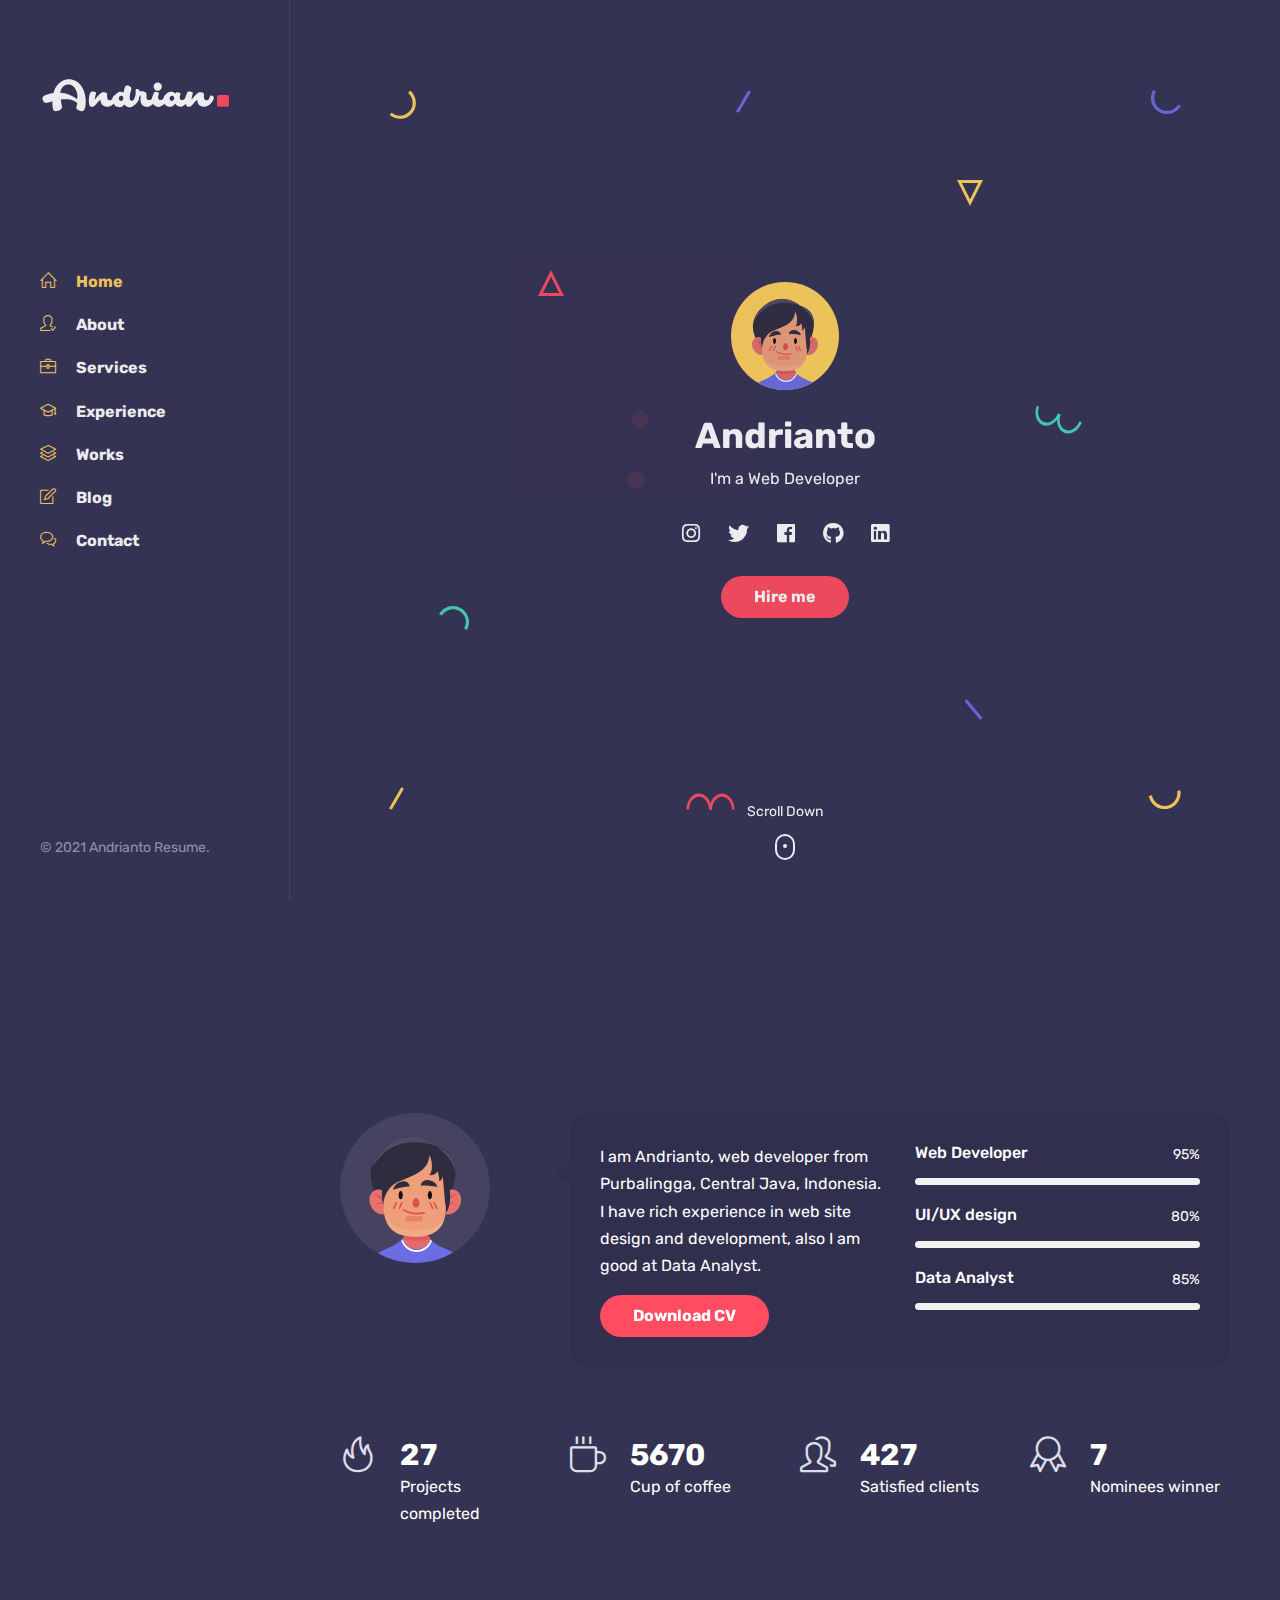
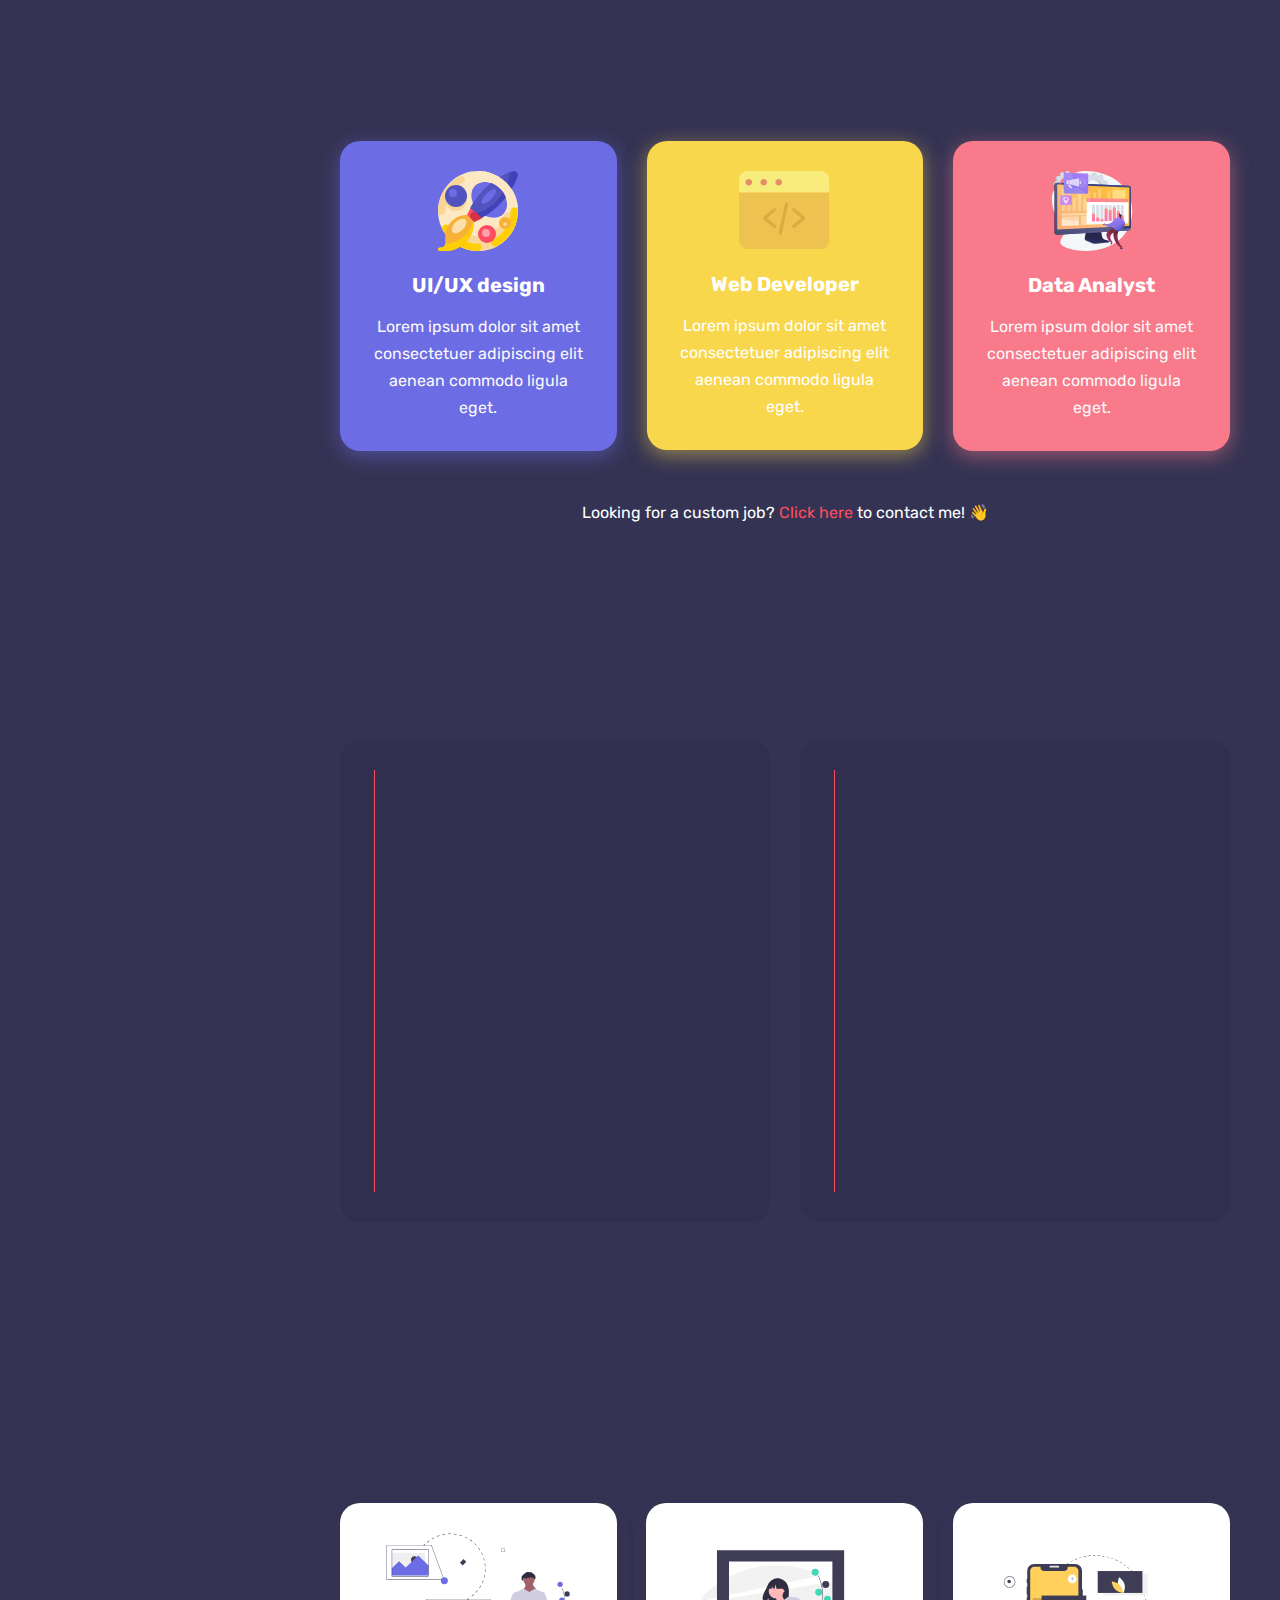
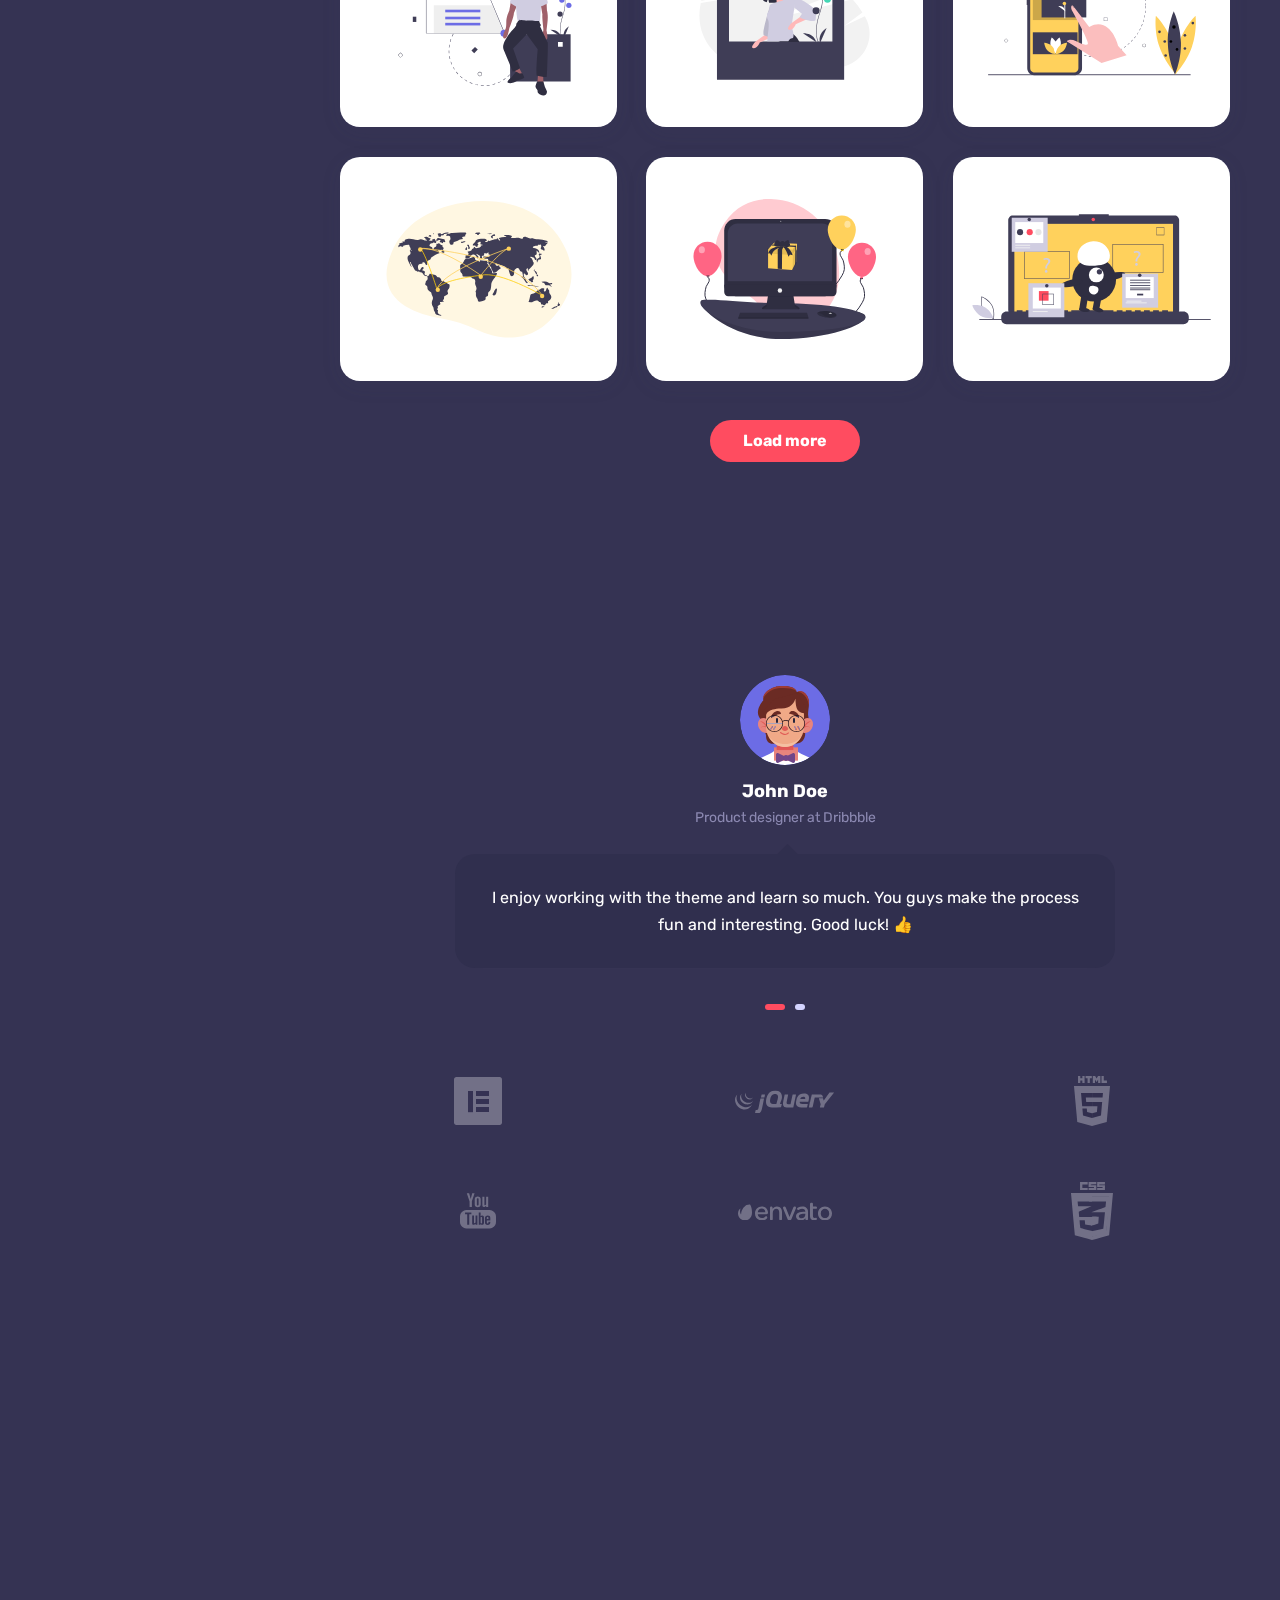
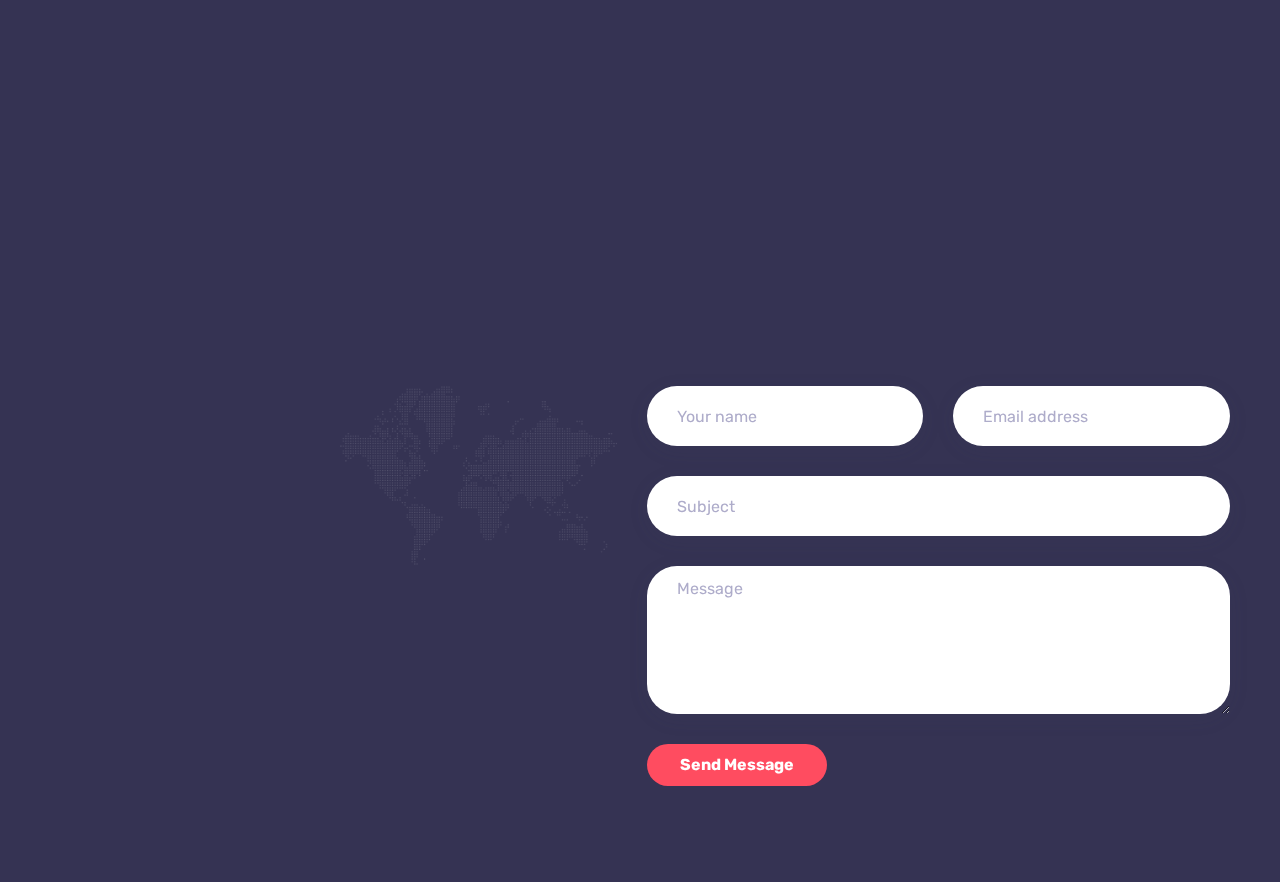
==== commit 7f9c4140: "update service" ====
--- a/index.html
+++ b/index.html
@@ -1,11 +1,10 @@
 <!DOCTYPE html>
 <html lang="en-US">
 
-<!-- Mirrored from jthemes.net/themes/html/bolby/demo/index-dark.html by HTTrack Website Copier/3.x [XR&CO'2014], Sat, 13 Mar 2021 12:56:18 GMT -->
 <head>
 	<meta http-equiv="Content-Type" content="text/html; charset=UTF-8">
-	<title>Bolby - Portfolio/CV/Resume HTML Template</title>
-	<meta name="description" content="Bolby - Portfolio/CV/Resume HTML Template">
+	<title>Andrianto - Curriculum Vitae</title>
+	<meta name="description" content="Andrianto - Curriculum Vitae">
 	<meta name="viewport" content="width=device-width, initial-scale=1, maximum-scale=1">
 	<link rel="shortcut icon" type="image/x-icon" href="images/favicon.png">
 
@@ -17,11 +16,6 @@
 	<link rel="stylesheet" href="css/animate.css" type="text/css" media="all">
 	<link rel="stylesheet" href="css/magnific-popup.css" type="text/css" media="all">
 	<link rel="stylesheet" href="css/style.css" type="text/css" media="all">
-
-	<!--[if lt IE 9]>
-      <script src="https://oss.maxcdn.com/html5shiv/3.7.2/html5shiv.min.js"></script>
-      <script src="https://oss.maxcdn.com/respond/1.4.2/respond.min.js"></script>
-    <![endif]-->
 
 </head>
 
@@ -121,7 +115,7 @@
 			<!-- intro -->
 			<div class="intro">
 				<!-- avatar image -->
-				<img src="images/avatar-1.svg" alt="Bolby" class="mb-4" />
+				<img src="images/avatar-1.svg" alt="Andrianto" class="mb-4" />
 
 				<!-- info -->
 				<h1 class="mb-2 mt-0">Andrianto</h1>
@@ -129,10 +123,11 @@
 
 				<!-- social icons -->
 				<ul class="social-icons light list-inline mb-0 mt-4">
-					<li class="list-inline-item"><a href="#"><i class="fab fa-instagram"></i></a></li>
-					<li class="list-inline-item"><a href="#"><i class="fab fa-twitter"></i></a></li>
-					<li class="list-inline-item"><a href="#"><i class="fab fa-facebook"></i></a></li>
-					<li class="list-inline-item"><a href="#"><i class="fab fa-github"></i></a></li>
+					<li class="list-inline-item"><a href="https://www.instagram.com/andriqns/" target="_blank"><i class="fab fa-instagram"></i></a></li>
+					<li class="list-inline-item"><a href="https://twitter.com/andrian5_?s=09" target="_blank"><i class="fab fa-twitter"></i></a></li>
+					<li class="list-inline-item"><a href="https://www.facebook.com/profile.php?id=100005380938678" target="_blank"><i class="fab fa-facebook"></i></a></li>
+					<li class="list-inline-item"><a href="https://github.com/Andrianto5501/" target="_blank"><i class="fab fa-github"></i></a></li>
+					<li class="list-inline-item"><a href="https://www.linkedin.com/in/andri-anto-97304a164/" target="_blank"><i class="fab fa-linkedin"></i></a></li>
 				</ul>
 
 				<!-- buttons -->
@@ -196,7 +191,7 @@
 				<div class="col-md-3">
 					<div class="text-center text-md-left">
 						<!-- avatar image -->
-						<img src="images/avatar-2.svg" alt="Bolby" />
+						<img src="images/avatar-2.svg" alt="Andrian" />
 					</div>
 					<div class="spacer d-md-none d-lg-none" data-height="30"></div>
 				</div>
@@ -206,7 +201,7 @@
 						<div class="row">
 							<div class="col-md-6">
 								<!-- about text -->
-								<p>I am Bolby Doe, web developer from London, United Kingdom. I have rich experience in web site design and building and customization, also I am good at WordPress.</p>
+								<p>I am Andrianto, web developer from Purbalingga, Central Java, Indonesia. I have rich experience in web site design and development, also I am good at Data Analyst.</p>
 								<div class="mt-3">
 									<a href="#" class="btn btn-default">Download CV</a>
 								</div>
@@ -722,7 +717,7 @@
 			</div>
 
 			<div class="row">
-				<div class="col-md-3 col-6">
+				<div class="col-md-4 col-6">
 					<!-- client item -->
 					<div class="client-item">
 						<div class="inner">
@@ -730,7 +725,7 @@
 						</div>
 					</div>
 				</div>
-				<div class="col-md-3 col-6">
+				<div class="col-md-4 col-6">
 					<!-- client item -->
 					<div class="client-item">
 						<div class="inner">
@@ -738,7 +733,7 @@
 						</div>
 					</div>
 				</div>
-				<div class="col-md-3 col-6">
+				<div class="col-md-4 col-6">
 					<!-- client item -->
 					<div class="client-item">
 						<div class="inner">
@@ -746,7 +741,7 @@
 						</div>
 					</div>
 				</div>
-				<div class="col-md-3 col-6">
+				<div class="col-md-4 col-6">
 					<!-- client item -->
 					<div class="client-item">
 						<div class="inner">
@@ -754,7 +749,7 @@
 						</div>
 					</div>
 				</div>
-				<div class="col-md-3 col-6">
+				<div class="col-md-4 col-6">
 					<!-- client item -->
 					<div class="client-item">
 						<div class="inner">
@@ -762,27 +757,11 @@
 						</div>
 					</div>
 				</div>
-				<div class="col-md-3 col-6">
+				<div class="col-md-4 col-6">
 					<!-- client item -->
 					<div class="client-item">
 						<div class="inner">
 							<img src="images/client-6-light.svg" alt="client-name" />
-						</div>
-					</div>
-				</div>
-				<div class="col-md-3 col-6">
-					<!-- client item -->
-					<div class="client-item">
-						<div class="inner">
-							<img src="images/client-7-light.svg" alt="client-name" />
-						</div>
-					</div>
-				</div>
-				<div class="col-md-3 col-6">
-					<!-- client item -->
-					<div class="client-item">
-						<div class="inner">
-							<img src="images/client-8-light.svg" alt="client-name" />
 						</div>
 					</div>
 				</div>
@@ -818,8 +797,8 @@
 						<div class="details">
 							<h4 class="my-0 title"><a href="#">5 Best App Development Tool for Your Project</a></h4>
 							<ul class="list-inline meta mb-0 mt-2">
-								<li class="list-inline-item">09 February, 2020</li>
-								<li class="list-inline-item">Bolby</li>
+								<li class="list-inline-item">09 February, 2021</li>
+								<li class="list-inline-item">Andrianto</li>
 							</ul>
 						</div>
 					</div>
@@ -839,8 +818,8 @@
 						<div class="details">
 							<h4 class="my-0 title"><a href="#">Common Misconceptions About Payment</a></h4>
 							<ul class="list-inline meta mb-0 mt-2">
-								<li class="list-inline-item">07 February, 2020</li>
-								<li class="list-inline-item">Bolby</li>
+								<li class="list-inline-item">07 February, 2021</li>
+								<li class="list-inline-item">Andrianto</li>
 							</ul>
 						</div>
 					</div>
@@ -861,7 +840,7 @@
 							<h4 class="my-0 title"><a href="#">3 Things To Know About Startup Business</a></h4>
 							<ul class="list-inline meta mb-0 mt-2">
 								<li class="list-inline-item">06 February, 2020</li>
-								<li class="list-inline-item">Bolby</li>
+								<li class="list-inline-item">Andrianto</li>
 							</ul>
 						</div>
 					</div>
@@ -889,13 +868,13 @@
 					<!-- contact info -->
 					<div class="contact-info">
 						<h3 class="wow fadeInUp">Let's talk about everything!</h3>
-						<p class="wow fadeInUp">Don't like forms? Send me an <a href="mailto:name@example.com">email</a>. 👋</p>
+						<p class="wow fadeInUp">Don't like forms? Send me an <a href="mailto:andrianto3579@gmail.com">email</a>. 👋</p>
 					</div>
 				</div>
 
 				<div class="col-md-8">
 					<!-- Contact Form -->
-					<form id="contact-form" class="contact-form mt-6" method="post" action="https://jthemes.net/themes/html/bolby/demo/form/contact.php">
+					<form id="contact-form" class="contact-form mt-6" method="post" action="https://andrianto5501.github.io/">
 						
 						<div class="messages"></div>
 						
@@ -972,6 +951,4 @@
 <script src="js/custom.js"></script>
 
 </body>
-
-<!-- Mirrored from jthemes.net/themes/html/bolby/demo/index-dark.html by HTTrack Website Copier/3.x [XR&CO'2014], Sat, 13 Mar 2021 12:56:35 GMT -->
 </html>
